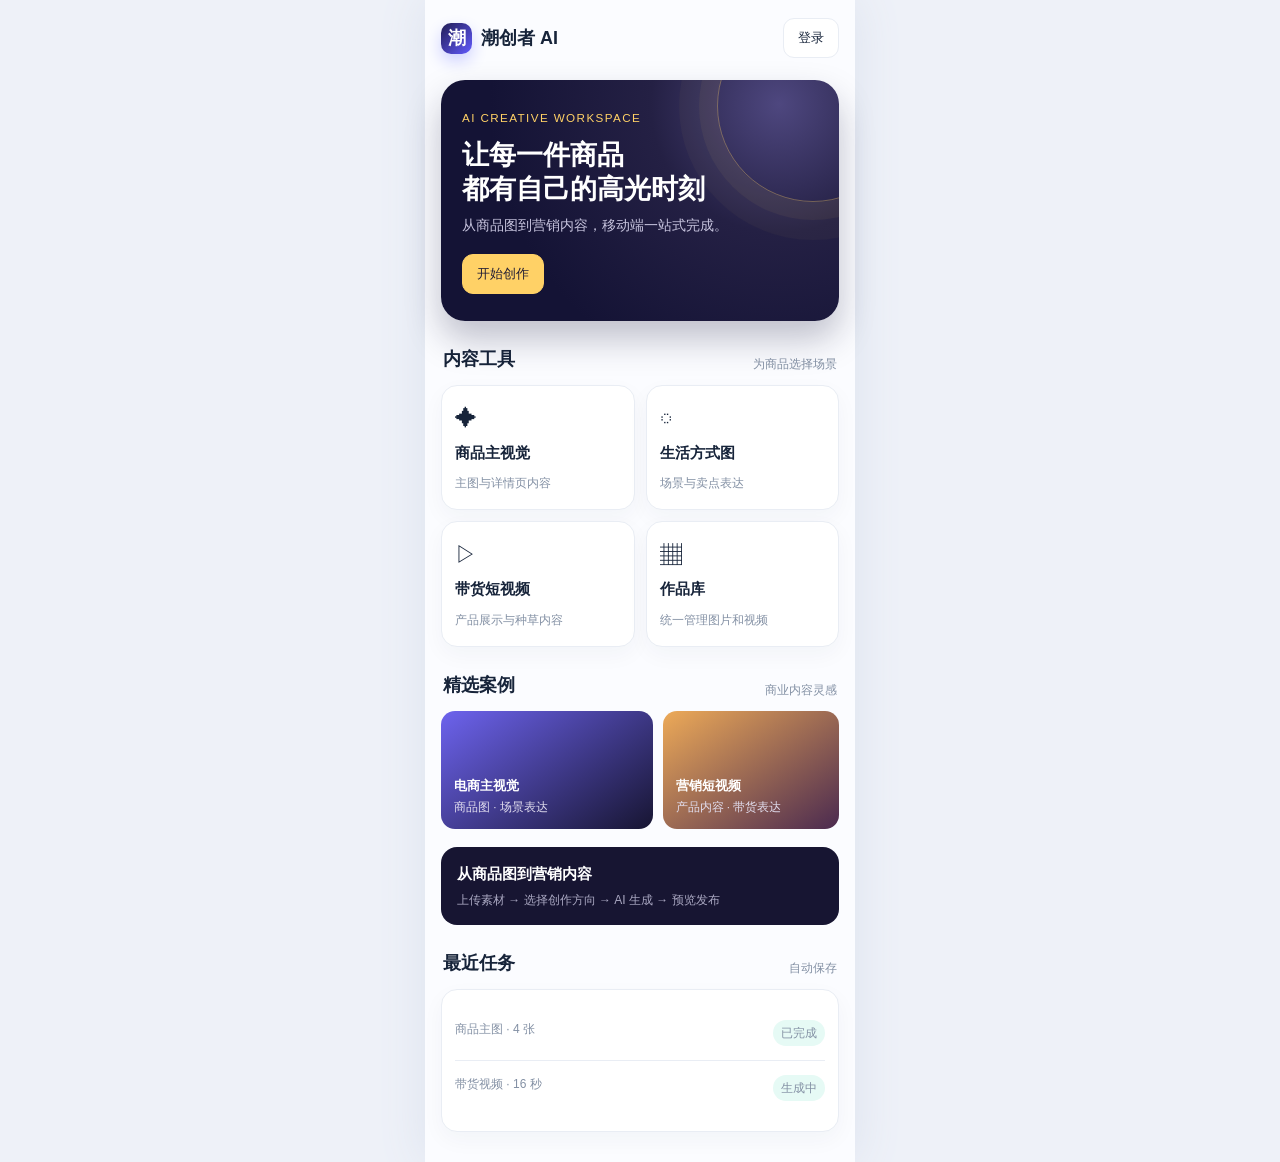
==== mobile.html @ b5f452f5 "Add premium competitor-inspired H5 visual direction" ====
<!doctype html><html lang="zh-CN"><head><meta charset="UTF-8"><meta name="viewport" content="width=device-width,initial-scale=1"><title>潮创者 AI｜高级 H5 预览</title><style>
:root{--ink:#17243a;--muted:#8390a4;--line:#e9edf4;--brand:#635bff;--mint:#22baa7;--gold:#ffd166;--soft:#f6f7ff}*{box-sizing:border-box}body{margin:0;background:#eef1f8;color:var(--ink);font:14px/1.5 -apple-system,BlinkMacSystemFont,"PingFang SC","Microsoft YaHei",sans-serif}.phone{width:min(100%,430px);min-height:100vh;margin:auto;background:#fbfcff;padding:18px 16px 30px;box-shadow:0 0 45px #dce2ee}.top{display:flex;align-items:center;justify-content:space-between;margin-bottom:22px}.brand{display:flex;align-items:center;gap:9px;font-size:18px;font-weight:800}.mark{display:grid;place-items:center;width:31px;height:31px;border-radius:10px;color:#fff;background:linear-gradient(135deg,#211d55,#635bff);box-shadow:0 7px 16px #cdd0ff}.btn{border:1px solid var(--line);background:#fff;border-radius:11px;padding:10px 14px;color:var(--ink);cursor:pointer}.primary{border-color:var(--gold);background:var(--gold);color:#211d35;box-shadow:0 9px 18px #f0d999}.screen{display:none!important}.screen.active{display:block!important}.hero{position:relative;overflow:hidden;padding:27px 21px;border-radius:24px;color:#fff;background:radial-gradient(circle at 85% 10%,#4e477f 0,#242044 32%,#141335 72%);box-shadow:0 18px 35px rgba(20,19,53,.26)}.hero:after{content:'';position:absolute;width:190px;height:190px;right:-70px;top:-70px;border-radius:50%;border:1px solid rgba(255,209,102,.35);box-shadow:0 0 0 18px rgba(255,209,102,.05),0 0 0 38px rgba(255,209,102,.03)}.hero small{letter-spacing:.12em;color:var(--gold)}.hero h1{position:relative;z-index:1;font-size:27px;line-height:1.25;margin:11px 0 8px}.hero p{position:relative;z-index:1;color:#c8c5df;margin:0 0 18px}.hero .btn{position:relative;z-index:1;color:#211d35;background:var(--gold);border-color:var(--gold)}.section-head{display:flex;align-items:end;justify-content:space-between;margin:25px 2px 12px}.section-head h2{margin:0;font-size:18px}.muted{color:var(--muted);font-size:12px}.grid{display:grid;grid-template-columns:1fr 1fr;gap:11px}.card{background:#fff;border:1px solid var(--line);border-radius:16px;padding:16px 13px;min-height:102px;box-shadow:0 8px 22px rgba(32,50,83,.04);cursor:pointer}.card strong{display:block;font-size:15px;margin-bottom:8px}.card span{color:var(--muted);font-size:12px}.icon{font-size:22px;margin-bottom:7px}.task{display:flex;justify-content:space-between;gap:8px;padding:14px 0;border-bottom:1px solid var(--line);color:#44536a}.task:last-child{border-bottom:0}.pill{white-space:nowrap;font-size:11px;padding:4px 8px;border-radius:999px;background:#e6faf5;color:#139c89}.back{border:0;padding:0;color:var(--brand);background:transparent;margin-bottom:17px}.field{margin:15px 0}.field label{display:block;font-weight:700;font-size:12px;margin-bottom:7px}.field input,.field textarea,.field select{width:100%;border:1px solid var(--line);border-radius:10px;padding:11px;background:#fff;font:inherit}.field textarea{min-height:88px}.upload{border:1px dashed #afb9ce;border-radius:14px;padding:28px;text-align:center;color:var(--muted);background:#fff}.chips{display:flex;flex-wrap:wrap;gap:8px}.chips .btn.active{background:#fff6d9;border-color:#efd078;color:#9b6b12}.progress{height:9px;border-radius:99px;background:#edf0f6;overflow:hidden}.progress i{display:block;width:68%;height:100%;background:linear-gradient(90deg,#635bff,var(--gold))}.bottom{position:sticky;bottom:0;display:flex;justify-content:space-around;margin:26px -16px -30px;padding:14px 8px;background:rgba(255,255,255,.96);border-top:1px solid var(--line);color:var(--muted);font-size:12px}.bottom.hidden{display:none}.bottom b{color:var(--brand)}.case-grid{display:grid;grid-template-columns:1.2fr 1fr;gap:10px}.case{min-height:118px;border-radius:14px;padding:13px;color:#fff;display:flex;flex-direction:column;justify-content:end;background:linear-gradient(145deg,#6d63ee,#171532)}.case:nth-child(2){background:linear-gradient(145deg,#edaa58,#4b2a4f)}.case strong{font-size:13px}.case small{color:#e2deef;margin-top:3px}.process{margin-top:18px;padding:16px;border-radius:16px;background:#171532;color:#fff}.process b{font-size:15px}.process p{color:#aaa8c2;font-size:12px;margin:6px 0 0}@media(max-width:360px){.phone{padding-left:13px;padding-right:13px}.bottom{margin-left:-13px;margin-right:-13px}}
</style></head><body><main class="phone"><div class="top"><div class="brand"><span class="mark">潮</span><span>潮创者 AI</span></div><button class="btn">登录</button></div>
<section id="home" class="screen active"><section class="hero"><small>AI CREATIVE WORKSPACE</small><h1>让每一件商品<br>都有自己的高光时刻</h1><p>从商品图到营销内容，移动端一站式完成。</p><button class="btn" onclick="show('choose')">开始创作</button></section><div class="section-head"><h2>内容工具</h2><span class="muted">为商品选择场景</span></div><div class="grid"><div class="card" onclick="openCreate('image')"><div class="icon">✦</div><strong>商品主视觉</strong><span>主图与详情页内容</span></div><div class="card" onclick="openCreate('image')"><div class="icon">◌</div><strong>生活方式图</strong><span>场景与卖点表达</span></div><div class="card" onclick="openCreate('video')"><div class="icon">▷</div><strong>带货短视频</strong><span>产品展示与种草内容</span></div><div class="card" onclick="show('works')"><div class="icon">▦</div><strong>作品库</strong><span>统一管理图片和视频</span></div></div><div class="section-head"><h2>精选案例</h2><span class="muted">商业内容灵感</span></div><div class="case-grid"><div class="case"><strong>电商主视觉</strong><small>商品图 · 场景表达</small></div><div class="case"><strong>营销短视频</strong><small>产品内容 · 带货表达</small></div></div><div class="process"><b>从商品图到营销内容</b><p>上传素材 → 选择创作方向 → AI 生成 → 预览发布</p></div><div class="section-head"><h2>最近任务</h2><span class="muted">自动保存</span></div><div class="card"><div class="task"><span>商品主图 · 4 张</span><span class="pill">已完成</span></div><div class="task"><span>带货视频 · 16 秒</span><span class="pill">生成中</span></div></div></section>
<section id="choose" class="screen"><button class="btn back" onclick="show('home')">← 返回首页</button><h1>开始创作</h1><p class="muted">选择一种内容形式，进入对应创作工作台。</p><div class="grid" style="margin-top:22px"><div class="card" onclick="openCreate('image')"><div class="icon">✦</div><strong>图片内容</strong><span>主图、卖点图、场景图和详情图</span></div><div class="card" onclick="openCreate('video')"><div class="icon">▷</div><strong>视频内容</strong><span>带货视频、产品展示和短视频</span></div></div></section>
<section id="create" class="screen"><button class="btn back" onclick="show('choose')">← 返回选择</button><h1 id="createTitle">图片内容</h1><p class="muted">用几步完成一次内容创作。</p><div class="card" style="margin-top:18px"><div class="field"><label>参考素材</label><div class="upload">＋ 上传商品图<br><small>支持 JPG、PNG，最多 4 张</small></div></div><div class="field"><label>创作要求</label><textarea placeholder="描述商品卖点、使用场景和画面氛围"></textarea></div><div class="field"><label>画面比例</label><div class="chips"><button class="btn active">1:1</button><button class="btn">4:5</button><button class="btn">16:9</button></div></div><button class="btn primary" style="width:100%" onclick="show('result')">提交生成</button></div></section>
<section id="result" class="screen"><button class="btn back" onclick="show('home')">← 返回首页</button><h1>正在创作</h1><p class="muted">你的内容已进入生成队列。</p><div class="card" style="margin-top:18px"><strong>生成进度</strong><p class="muted">预计很快完成</p><div class="progress"><i></i></div><p class="muted">68% · 前端流程演示</p></div><div class="task" style="margin-top:15px">完成后可预览、保存和下载</div></section>
<section id="works" class="screen"><button class="btn back" onclick="show('home')">← 返回首页</button><h1>作品库</h1><p class="muted">统一管理已生成的图片和视频内容。</p><div class="grid" style="margin-top:20px"><div class="card"><div class="icon">▧</div><strong>商品主视觉</strong><span>图片作品</span></div><div class="card"><div class="icon">▷</div><strong>带货视频</strong><span>视频作品</span></div></div></section>
 </main><script>function show(id){document.querySelectorAll('.screen').forEach(s=>{const on=s.id===id;s.classList.toggle('active',on);s.hidden=!on});window.scrollTo(0,0)}function openCreate(type){document.getElementById('createTitle').textContent=type==='video'?'视频内容':'图片内容';show('create')}document.querySelectorAll('.screen').forEach(s=>s.hidden=!s.classList.contains('active'));</script></body></html>
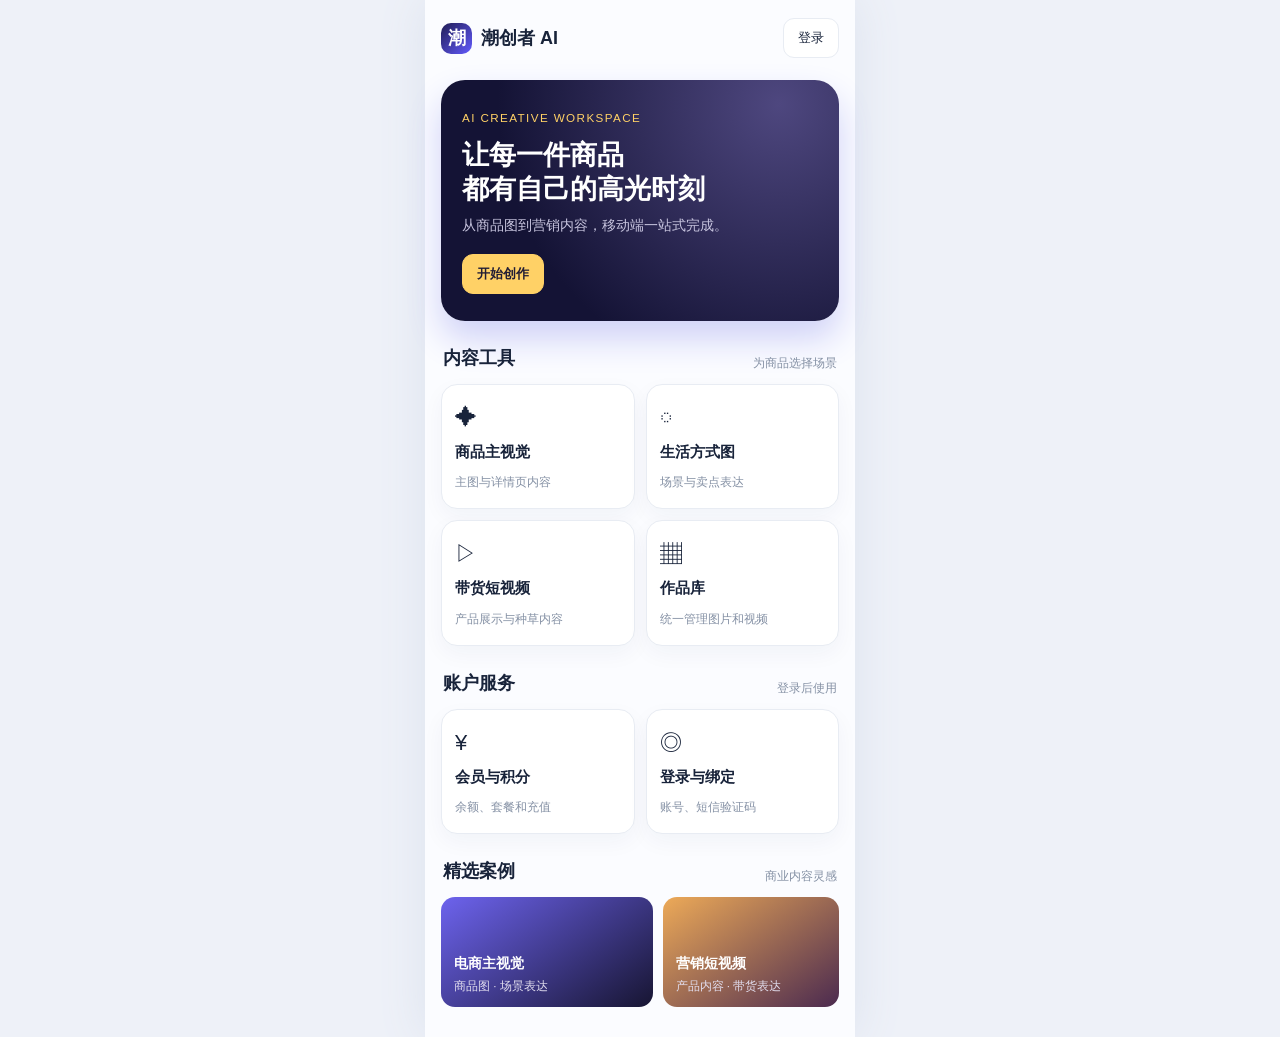
==== commit 237605f3: "Restore complete H5 feature showcase" ====
--- a/mobile.html
+++ b/mobile.html
@@ -1,9 +1,12 @@
-<!doctype html><html lang="zh-CN"><head><meta charset="UTF-8"><meta name="viewport" content="width=device-width,initial-scale=1"><title>潮创者 AI｜高级 H5 预览</title><style>
-:root{--ink:#17243a;--muted:#8390a4;--line:#e9edf4;--brand:#635bff;--mint:#22baa7;--gold:#ffd166;--soft:#f6f7ff}*{box-sizing:border-box}body{margin:0;background:#eef1f8;color:var(--ink);font:14px/1.5 -apple-system,BlinkMacSystemFont,"PingFang SC","Microsoft YaHei",sans-serif}.phone{width:min(100%,430px);min-height:100vh;margin:auto;background:#fbfcff;padding:18px 16px 30px;box-shadow:0 0 45px #dce2ee}.top{display:flex;align-items:center;justify-content:space-between;margin-bottom:22px}.brand{display:flex;align-items:center;gap:9px;font-size:18px;font-weight:800}.mark{display:grid;place-items:center;width:31px;height:31px;border-radius:10px;color:#fff;background:linear-gradient(135deg,#211d55,#635bff);box-shadow:0 7px 16px #cdd0ff}.btn{border:1px solid var(--line);background:#fff;border-radius:11px;padding:10px 14px;color:var(--ink);cursor:pointer}.primary{border-color:var(--gold);background:var(--gold);color:#211d35;box-shadow:0 9px 18px #f0d999}.screen{display:none!important}.screen.active{display:block!important}.hero{position:relative;overflow:hidden;padding:27px 21px;border-radius:24px;color:#fff;background:radial-gradient(circle at 85% 10%,#4e477f 0,#242044 32%,#141335 72%);box-shadow:0 18px 35px rgba(20,19,53,.26)}.hero:after{content:'';position:absolute;width:190px;height:190px;right:-70px;top:-70px;border-radius:50%;border:1px solid rgba(255,209,102,.35);box-shadow:0 0 0 18px rgba(255,209,102,.05),0 0 0 38px rgba(255,209,102,.03)}.hero small{letter-spacing:.12em;color:var(--gold)}.hero h1{position:relative;z-index:1;font-size:27px;line-height:1.25;margin:11px 0 8px}.hero p{position:relative;z-index:1;color:#c8c5df;margin:0 0 18px}.hero .btn{position:relative;z-index:1;color:#211d35;background:var(--gold);border-color:var(--gold)}.section-head{display:flex;align-items:end;justify-content:space-between;margin:25px 2px 12px}.section-head h2{margin:0;font-size:18px}.muted{color:var(--muted);font-size:12px}.grid{display:grid;grid-template-columns:1fr 1fr;gap:11px}.card{background:#fff;border:1px solid var(--line);border-radius:16px;padding:16px 13px;min-height:102px;box-shadow:0 8px 22px rgba(32,50,83,.04);cursor:pointer}.card strong{display:block;font-size:15px;margin-bottom:8px}.card span{color:var(--muted);font-size:12px}.icon{font-size:22px;margin-bottom:7px}.task{display:flex;justify-content:space-between;gap:8px;padding:14px 0;border-bottom:1px solid var(--line);color:#44536a}.task:last-child{border-bottom:0}.pill{white-space:nowrap;font-size:11px;padding:4px 8px;border-radius:999px;background:#e6faf5;color:#139c89}.back{border:0;padding:0;color:var(--brand);background:transparent;margin-bottom:17px}.field{margin:15px 0}.field label{display:block;font-weight:700;font-size:12px;margin-bottom:7px}.field input,.field textarea,.field select{width:100%;border:1px solid var(--line);border-radius:10px;padding:11px;background:#fff;font:inherit}.field textarea{min-height:88px}.upload{border:1px dashed #afb9ce;border-radius:14px;padding:28px;text-align:center;color:var(--muted);background:#fff}.chips{display:flex;flex-wrap:wrap;gap:8px}.chips .btn.active{background:#fff6d9;border-color:#efd078;color:#9b6b12}.progress{height:9px;border-radius:99px;background:#edf0f6;overflow:hidden}.progress i{display:block;width:68%;height:100%;background:linear-gradient(90deg,#635bff,var(--gold))}.bottom{position:sticky;bottom:0;display:flex;justify-content:space-around;margin:26px -16px -30px;padding:14px 8px;background:rgba(255,255,255,.96);border-top:1px solid var(--line);color:var(--muted);font-size:12px}.bottom.hidden{display:none}.bottom b{color:var(--brand)}.case-grid{display:grid;grid-template-columns:1.2fr 1fr;gap:10px}.case{min-height:118px;border-radius:14px;padding:13px;color:#fff;display:flex;flex-direction:column;justify-content:end;background:linear-gradient(145deg,#6d63ee,#171532)}.case:nth-child(2){background:linear-gradient(145deg,#edaa58,#4b2a4f)}.case strong{font-size:13px}.case small{color:#e2deef;margin-top:3px}.process{margin-top:18px;padding:16px;border-radius:16px;background:#171532;color:#fff}.process b{font-size:15px}.process p{color:#aaa8c2;font-size:12px;margin:6px 0 0}@media(max-width:360px){.phone{padding-left:13px;padding-right:13px}.bottom{margin-left:-13px;margin-right:-13px}}
-</style></head><body><main class="phone"><div class="top"><div class="brand"><span class="mark">潮</span><span>潮创者 AI</span></div><button class="btn">登录</button></div>
-<section id="home" class="screen active"><section class="hero"><small>AI CREATIVE WORKSPACE</small><h1>让每一件商品<br>都有自己的高光时刻</h1><p>从商品图到营销内容，移动端一站式完成。</p><button class="btn" onclick="show('choose')">开始创作</button></section><div class="section-head"><h2>内容工具</h2><span class="muted">为商品选择场景</span></div><div class="grid"><div class="card" onclick="openCreate('image')"><div class="icon">✦</div><strong>商品主视觉</strong><span>主图与详情页内容</span></div><div class="card" onclick="openCreate('image')"><div class="icon">◌</div><strong>生活方式图</strong><span>场景与卖点表达</span></div><div class="card" onclick="openCreate('video')"><div class="icon">▷</div><strong>带货短视频</strong><span>产品展示与种草内容</span></div><div class="card" onclick="show('works')"><div class="icon">▦</div><strong>作品库</strong><span>统一管理图片和视频</span></div></div><div class="section-head"><h2>精选案例</h2><span class="muted">商业内容灵感</span></div><div class="case-grid"><div class="case"><strong>电商主视觉</strong><small>商品图 · 场景表达</small></div><div class="case"><strong>营销短视频</strong><small>产品内容 · 带货表达</small></div></div><div class="process"><b>从商品图到营销内容</b><p>上传素材 → 选择创作方向 → AI 生成 → 预览发布</p></div><div class="section-head"><h2>最近任务</h2><span class="muted">自动保存</span></div><div class="card"><div class="task"><span>商品主图 · 4 张</span><span class="pill">已完成</span></div><div class="task"><span>带货视频 · 16 秒</span><span class="pill">生成中</span></div></div></section>
-<section id="choose" class="screen"><button class="btn back" onclick="show('home')">← 返回首页</button><h1>开始创作</h1><p class="muted">选择一种内容形式，进入对应创作工作台。</p><div class="grid" style="margin-top:22px"><div class="card" onclick="openCreate('image')"><div class="icon">✦</div><strong>图片内容</strong><span>主图、卖点图、场景图和详情图</span></div><div class="card" onclick="openCreate('video')"><div class="icon">▷</div><strong>视频内容</strong><span>带货视频、产品展示和短视频</span></div></div></section>
-<section id="create" class="screen"><button class="btn back" onclick="show('choose')">← 返回选择</button><h1 id="createTitle">图片内容</h1><p class="muted">用几步完成一次内容创作。</p><div class="card" style="margin-top:18px"><div class="field"><label>参考素材</label><div class="upload">＋ 上传商品图<br><small>支持 JPG、PNG，最多 4 张</small></div></div><div class="field"><label>创作要求</label><textarea placeholder="描述商品卖点、使用场景和画面氛围"></textarea></div><div class="field"><label>画面比例</label><div class="chips"><button class="btn active">1:1</button><button class="btn">4:5</button><button class="btn">16:9</button></div></div><button class="btn primary" style="width:100%" onclick="show('result')">提交生成</button></div></section>
-<section id="result" class="screen"><button class="btn back" onclick="show('home')">← 返回首页</button><h1>正在创作</h1><p class="muted">你的内容已进入生成队列。</p><div class="card" style="margin-top:18px"><strong>生成进度</strong><p class="muted">预计很快完成</p><div class="progress"><i></i></div><p class="muted">68% · 前端流程演示</p></div><div class="task" style="margin-top:15px">完成后可预览、保存和下载</div></section>
+<!doctype html><html lang="zh-CN"><head><meta charset="UTF-8"><meta name="viewport" content="width=device-width,initial-scale=1"><title>潮创者 AI｜H5 完整功能预览</title><style>
+:root{--ink:#18233a;--muted:#8490a4;--line:#e8ecf3;--brand:#635bff;--gold:#ffd166}*{box-sizing:border-box}body{margin:0;background:#eef1f8;color:var(--ink);font:14px/1.5 -apple-system,BlinkMacSystemFont,"PingFang SC","Microsoft YaHei",sans-serif}.phone{max-width:430px;min-height:100vh;margin:auto;background:#fbfcff;padding:18px 16px 30px;box-shadow:0 0 45px #dce2ee}.top{display:flex;align-items:center;justify-content:space-between;margin-bottom:22px}.brand{display:flex;align-items:center;gap:9px;font-size:18px;font-weight:800}.mark{display:grid;place-items:center;width:31px;height:31px;border-radius:10px;color:#fff;background:linear-gradient(135deg,#211d55,#635bff)}.btn{border:1px solid var(--line);background:#fff;border-radius:11px;padding:10px 14px;color:var(--ink);cursor:pointer}.primary{background:var(--gold);border-color:var(--gold);color:#211d35;font-weight:700}.screen{display:none!important}.screen.active{display:block!important}.hero{padding:27px 21px;border-radius:24px;color:#fff;background:radial-gradient(circle at 85% 10%,#4e477f,#141335 70%);box-shadow:0 18px 35px #cfd1f7}.hero small{color:var(--gold);letter-spacing:.12em}.hero h1{font-size:27px;line-height:1.25;margin:11px 0 8px}.hero p{color:#c8c5df;margin:0 0 18px}.section-head{display:flex;align-items:end;justify-content:space-between;margin:24px 2px 12px}.section-head h2{margin:0;font-size:18px}.muted{color:var(--muted);font-size:12px}.grid{display:grid;grid-template-columns:1fr 1fr;gap:11px}.card{background:#fff;border:1px solid var(--line);border-radius:16px;padding:16px 13px;min-height:100px;box-shadow:0 8px 22px #2032530b;cursor:pointer}.card strong{display:block;font-size:15px;margin-bottom:8px}.card span{color:var(--muted);font-size:12px}.icon{font-size:22px;margin-bottom:7px}.case-grid{display:grid;grid-template-columns:1.2fr 1fr;gap:10px}.case{min-height:110px;border-radius:14px;padding:13px;color:#fff;display:flex;flex-direction:column;justify-content:end;background:linear-gradient(145deg,#6d63ee,#171532)}.case:nth-child(2){background:linear-gradient(145deg,#edaa58,#4b2a4f)}.case small{color:#e2deef;margin-top:3px}.task{display:flex;justify-content:space-between;padding:14px 0;border-bottom:1px solid var(--line)}.task:last-child{border:0}.pill{font-size:11px;padding:4px 8px;border-radius:999px;background:#e6faf5;color:#139c89}.back{border:0;padding:0;background:transparent;color:var(--brand);margin-bottom:17px}.field{margin:15px 0}.field label{display:block;font-weight:700;font-size:12px;margin-bottom:7px}.field input,.field textarea,.field select{width:100%;border:1px solid var(--line);border-radius:10px;padding:11px;background:#fff;font:inherit}.field textarea{min-height:88px}.upload{border:1px dashed #afb9ce;border-radius:14px;padding:28px;text-align:center;color:var(--muted)}.chips{display:flex;gap:8px;flex-wrap:wrap}.chips .btn.active{background:#fff6d9;border-color:#efd078;color:#9b6b12}.progress{height:9px;border-radius:99px;background:#edf0f6;overflow:hidden}.progress i{display:block;width:68%;height:100%;background:linear-gradient(90deg,#635bff,var(--gold))}.balance{background:linear-gradient(135deg,#171532,#3a3265);color:#fff}.balance h2{font-size:34px;color:var(--gold);margin:8px 0}.empty{text-align:center;color:var(--muted);padding:30px 10px}
+</style></head><body><main class="phone"><div class="top"><div class="brand"><span class="mark">潮</span><span>潮创者 AI</span></div><button class="btn" onclick="show('login')">登录</button></div>
+<section id="home" class="screen active"><section class="hero"><small>AI CREATIVE WORKSPACE</small><h1>让每一件商品<br>都有自己的高光时刻</h1><p>从商品图到营销内容，移动端一站式完成。</p><button class="btn primary" onclick="show('choose')">开始创作</button></section><div class="section-head"><h2>内容工具</h2><span class="muted">为商品选择场景</span></div><div class="grid"><div class="card" onclick="openCreate('image')"><div class="icon">✦</div><strong>商品主视觉</strong><span>主图与详情页内容</span></div><div class="card" onclick="openCreate('image')"><div class="icon">◌</div><strong>生活方式图</strong><span>场景与卖点表达</span></div><div class="card" onclick="openCreate('video')"><div class="icon">▷</div><strong>带货短视频</strong><span>产品展示与种草内容</span></div><div class="card" onclick="show('works')"><div class="icon">▦</div><strong>作品库</strong><span>统一管理图片和视频</span></div></div><div class="section-head"><h2>账户服务</h2><span class="muted">登录后使用</span></div><div class="grid"><div class="card" onclick="show('wallet')"><div class="icon">¥</div><strong>会员与积分</strong><span>余额、套餐和充值</span></div><div class="card" onclick="show('login')"><div class="icon">◎</div><strong>登录与绑定</strong><span>账号、短信验证码</span></div></div><div class="section-head"><h2>精选案例</h2><span class="muted">商业内容灵感</span></div><div class="case-grid"><div class="case"><strong>电商主视觉</strong><small>商品图 · 场景表达</small></div><div class="case"><strong>营销短视频</strong><small>产品内容 · 带货表达</small></div></div></section>
+<section id="choose" class="screen"><button class="btn back" onclick="show('home')">← 返回首页</button><h1>开始创作</h1><p class="muted">选择一种内容形式，进入创作工作台。</p><div class="grid" style="margin-top:22px"><div class="card" onclick="openCreate('image')"><div class="icon">✦</div><strong>图片内容</strong><span>主图、卖点图、场景图和详情图</span></div><div class="card" onclick="openCreate('video')"><div class="icon">▷</div><strong>视频内容</strong><span>带货视频、产品展示和短视频</span></div></div></section>
+<section id="create" class="screen"><button class="btn back" onclick="show('choose')">← 返回选择</button><h1 id="createTitle">图片内容</h1><div class="card" style="margin-top:18px"><div class="field"><label>参考素材</label><div class="upload">＋ 上传商品图<br><small>支持 JPG、PNG，最多 4 张</small></div></div><div class="field"><label>创作要求</label><textarea placeholder="描述商品卖点、使用场景和画面氛围"></textarea></div><div class="field"><label>画面比例</label><div class="chips"><button class="btn active">1:1</button><button class="btn">4:5</button><button class="btn">16:9</button></div></div><button class="btn primary" style="width:100%" onclick="show('result')">提交生成</button></div></section>
+<section id="result" class="screen"><button class="btn back" onclick="show('home')">← 返回首页</button><h1>正在创作</h1><p class="muted">你的内容已进入生成队列。</p><div class="card" style="margin-top:18px"><strong>生成进度</strong><p class="muted">预计很快完成</p><div class="progress"><i></i></div><p class="muted">68% · 前端流程演示</p></div></section>
 <section id="works" class="screen"><button class="btn back" onclick="show('home')">← 返回首页</button><h1>作品库</h1><p class="muted">统一管理已生成的图片和视频内容。</p><div class="grid" style="margin-top:20px"><div class="card"><div class="icon">▧</div><strong>商品主视觉</strong><span>图片作品</span></div><div class="card"><div class="icon">▷</div><strong>带货视频</strong><span>视频作品</span></div></div></section>
- </main><script>function show(id){document.querySelectorAll('.screen').forEach(s=>{const on=s.id===id;s.classList.toggle('active',on);s.hidden=!on});window.scrollTo(0,0)}function openCreate(type){document.getElementById('createTitle').textContent=type==='video'?'视频内容':'图片内容';show('create')}document.querySelectorAll('.screen').forEach(s=>s.hidden=!s.classList.contains('active'));</script></body></html>
+<section id="login" class="screen"><button class="btn back" onclick="show('home')">← 返回首页</button><h1>登录潮创者 AI</h1><p class="muted">登录后可使用生成、作品和会员服务。</p><div class="card" style="margin-top:18px"><div class="field"><label>手机号或用户名</label><input placeholder="请输入手机号或用户名"></div><div class="field"><label>密码</label><input type="password" placeholder="请输入密码"></div><button class="btn primary" style="width:100%" onclick="show('bind')">登录</button><p class="muted" style="text-align:center">首次登录后绑定手机号</p></div></section>
+<section id="bind" class="screen"><button class="btn back" onclick="show('login')">← 返回登录</button><h1>绑定手机号</h1><div class="card" style="margin-top:18px"><div class="field"><label>手机号</label><input placeholder="请输入手机号"></div><div class="field"><label>短信验证码</label><div style="display:flex;gap:8px"><input placeholder="请输入验证码" style="flex:1"><button class="btn">获取验证码</button></div></div><button class="btn primary" style="width:100%" onclick="show('home')">完成绑定</button></div></section>
+<section id="wallet" class="screen"><button class="btn back" onclick="show('home')">← 返回首页</button><h1>会员与积分</h1><p class="muted">管理创作额度和会员权益。</p><div class="card balance" style="margin-top:18px"><span>当前积分</span><h2>2,480</h2><span>VIP 会员 · 有效期至 2027-02-28</span></div><div class="grid" style="margin-top:12px"><div class="card"><strong>积分充值</strong><span>选择充值套餐</span></div><div class="card"><strong>会员续费</strong><span>查看会员权益</span></div></div></section>
+<script>function show(id){document.querySelectorAll('.screen').forEach(s=>{const on=s.id===id;s.classList.toggle('active',on);s.hidden=!on});window.scrollTo(0,0)}function openCreate(type){document.getElementById('createTitle').textContent=type==='video'?'视频内容':'图片内容';show('create')}document.querySelectorAll('.screen').forEach(s=>s.hidden=!s.classList.contains('active'));</script></main></body></html>
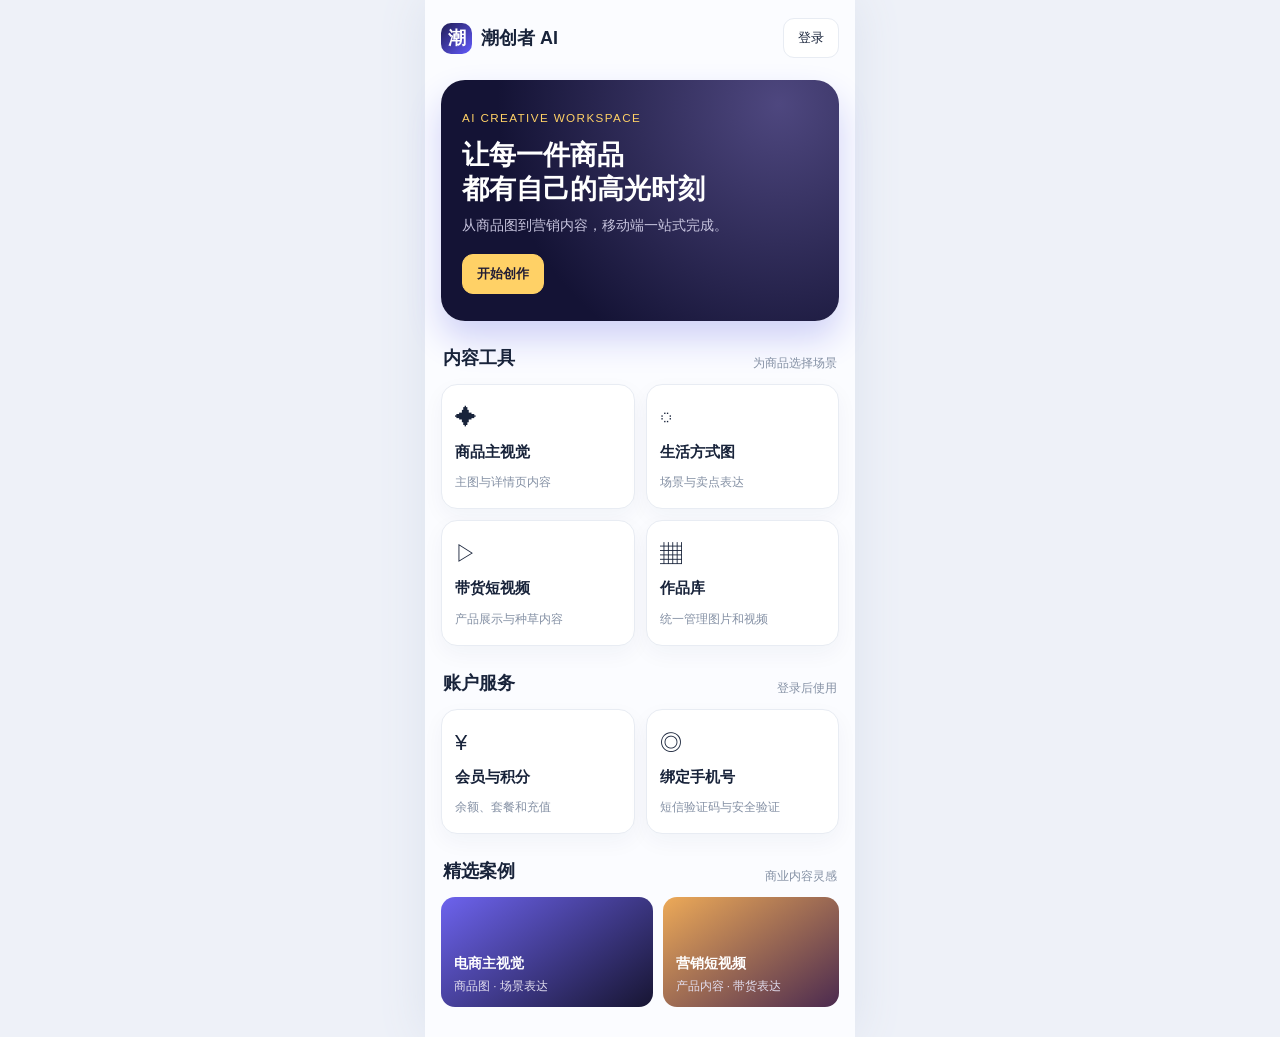
==== commit b6602c23: "Separate login and phone binding entry" ====
--- a/mobile.html
+++ b/mobile.html
@@ -1,7 +1,7 @@
 <!doctype html><html lang="zh-CN"><head><meta charset="UTF-8"><meta name="viewport" content="width=device-width,initial-scale=1"><title>潮创者 AI｜H5 完整功能预览</title><style>
 :root{--ink:#18233a;--muted:#8490a4;--line:#e8ecf3;--brand:#635bff;--gold:#ffd166}*{box-sizing:border-box}body{margin:0;background:#eef1f8;color:var(--ink);font:14px/1.5 -apple-system,BlinkMacSystemFont,"PingFang SC","Microsoft YaHei",sans-serif}.phone{max-width:430px;min-height:100vh;margin:auto;background:#fbfcff;padding:18px 16px 30px;box-shadow:0 0 45px #dce2ee}.top{display:flex;align-items:center;justify-content:space-between;margin-bottom:22px}.brand{display:flex;align-items:center;gap:9px;font-size:18px;font-weight:800}.mark{display:grid;place-items:center;width:31px;height:31px;border-radius:10px;color:#fff;background:linear-gradient(135deg,#211d55,#635bff)}.btn{border:1px solid var(--line);background:#fff;border-radius:11px;padding:10px 14px;color:var(--ink);cursor:pointer}.primary{background:var(--gold);border-color:var(--gold);color:#211d35;font-weight:700}.screen{display:none!important}.screen.active{display:block!important}.hero{padding:27px 21px;border-radius:24px;color:#fff;background:radial-gradient(circle at 85% 10%,#4e477f,#141335 70%);box-shadow:0 18px 35px #cfd1f7}.hero small{color:var(--gold);letter-spacing:.12em}.hero h1{font-size:27px;line-height:1.25;margin:11px 0 8px}.hero p{color:#c8c5df;margin:0 0 18px}.section-head{display:flex;align-items:end;justify-content:space-between;margin:24px 2px 12px}.section-head h2{margin:0;font-size:18px}.muted{color:var(--muted);font-size:12px}.grid{display:grid;grid-template-columns:1fr 1fr;gap:11px}.card{background:#fff;border:1px solid var(--line);border-radius:16px;padding:16px 13px;min-height:100px;box-shadow:0 8px 22px #2032530b;cursor:pointer}.card strong{display:block;font-size:15px;margin-bottom:8px}.card span{color:var(--muted);font-size:12px}.icon{font-size:22px;margin-bottom:7px}.case-grid{display:grid;grid-template-columns:1.2fr 1fr;gap:10px}.case{min-height:110px;border-radius:14px;padding:13px;color:#fff;display:flex;flex-direction:column;justify-content:end;background:linear-gradient(145deg,#6d63ee,#171532)}.case:nth-child(2){background:linear-gradient(145deg,#edaa58,#4b2a4f)}.case small{color:#e2deef;margin-top:3px}.task{display:flex;justify-content:space-between;padding:14px 0;border-bottom:1px solid var(--line)}.task:last-child{border:0}.pill{font-size:11px;padding:4px 8px;border-radius:999px;background:#e6faf5;color:#139c89}.back{border:0;padding:0;background:transparent;color:var(--brand);margin-bottom:17px}.field{margin:15px 0}.field label{display:block;font-weight:700;font-size:12px;margin-bottom:7px}.field input,.field textarea,.field select{width:100%;border:1px solid var(--line);border-radius:10px;padding:11px;background:#fff;font:inherit}.field textarea{min-height:88px}.upload{border:1px dashed #afb9ce;border-radius:14px;padding:28px;text-align:center;color:var(--muted)}.chips{display:flex;gap:8px;flex-wrap:wrap}.chips .btn.active{background:#fff6d9;border-color:#efd078;color:#9b6b12}.progress{height:9px;border-radius:99px;background:#edf0f6;overflow:hidden}.progress i{display:block;width:68%;height:100%;background:linear-gradient(90deg,#635bff,var(--gold))}.balance{background:linear-gradient(135deg,#171532,#3a3265);color:#fff}.balance h2{font-size:34px;color:var(--gold);margin:8px 0}.empty{text-align:center;color:var(--muted);padding:30px 10px}
 </style></head><body><main class="phone"><div class="top"><div class="brand"><span class="mark">潮</span><span>潮创者 AI</span></div><button class="btn" onclick="show('login')">登录</button></div>
-<section id="home" class="screen active"><section class="hero"><small>AI CREATIVE WORKSPACE</small><h1>让每一件商品<br>都有自己的高光时刻</h1><p>从商品图到营销内容，移动端一站式完成。</p><button class="btn primary" onclick="show('choose')">开始创作</button></section><div class="section-head"><h2>内容工具</h2><span class="muted">为商品选择场景</span></div><div class="grid"><div class="card" onclick="openCreate('image')"><div class="icon">✦</div><strong>商品主视觉</strong><span>主图与详情页内容</span></div><div class="card" onclick="openCreate('image')"><div class="icon">◌</div><strong>生活方式图</strong><span>场景与卖点表达</span></div><div class="card" onclick="openCreate('video')"><div class="icon">▷</div><strong>带货短视频</strong><span>产品展示与种草内容</span></div><div class="card" onclick="show('works')"><div class="icon">▦</div><strong>作品库</strong><span>统一管理图片和视频</span></div></div><div class="section-head"><h2>账户服务</h2><span class="muted">登录后使用</span></div><div class="grid"><div class="card" onclick="show('wallet')"><div class="icon">¥</div><strong>会员与积分</strong><span>余额、套餐和充值</span></div><div class="card" onclick="show('login')"><div class="icon">◎</div><strong>登录与绑定</strong><span>账号、短信验证码</span></div></div><div class="section-head"><h2>精选案例</h2><span class="muted">商业内容灵感</span></div><div class="case-grid"><div class="case"><strong>电商主视觉</strong><small>商品图 · 场景表达</small></div><div class="case"><strong>营销短视频</strong><small>产品内容 · 带货表达</small></div></div></section>
+<section id="home" class="screen active"><section class="hero"><small>AI CREATIVE WORKSPACE</small><h1>让每一件商品<br>都有自己的高光时刻</h1><p>从商品图到营销内容，移动端一站式完成。</p><button class="btn primary" onclick="show('choose')">开始创作</button></section><div class="section-head"><h2>内容工具</h2><span class="muted">为商品选择场景</span></div><div class="grid"><div class="card" onclick="openCreate('image')"><div class="icon">✦</div><strong>商品主视觉</strong><span>主图与详情页内容</span></div><div class="card" onclick="openCreate('image')"><div class="icon">◌</div><strong>生活方式图</strong><span>场景与卖点表达</span></div><div class="card" onclick="openCreate('video')"><div class="icon">▷</div><strong>带货短视频</strong><span>产品展示与种草内容</span></div><div class="card" onclick="show('works')"><div class="icon">▦</div><strong>作品库</strong><span>统一管理图片和视频</span></div></div><div class="section-head"><h2>账户服务</h2><span class="muted">登录后使用</span></div><div class="grid"><div class="card" onclick="show('wallet')"><div class="icon">¥</div><strong>会员与积分</strong><span>余额、套餐和充值</span></div><div class="card" onclick="show('bind')"><div class="icon">◎</div><strong>绑定手机号</strong><span>短信验证码与安全验证</span></div></div><div class="section-head"><h2>精选案例</h2><span class="muted">商业内容灵感</span></div><div class="case-grid"><div class="case"><strong>电商主视觉</strong><small>商品图 · 场景表达</small></div><div class="case"><strong>营销短视频</strong><small>产品内容 · 带货表达</small></div></div></section>
 <section id="choose" class="screen"><button class="btn back" onclick="show('home')">← 返回首页</button><h1>开始创作</h1><p class="muted">选择一种内容形式，进入创作工作台。</p><div class="grid" style="margin-top:22px"><div class="card" onclick="openCreate('image')"><div class="icon">✦</div><strong>图片内容</strong><span>主图、卖点图、场景图和详情图</span></div><div class="card" onclick="openCreate('video')"><div class="icon">▷</div><strong>视频内容</strong><span>带货视频、产品展示和短视频</span></div></div></section>
 <section id="create" class="screen"><button class="btn back" onclick="show('choose')">← 返回选择</button><h1 id="createTitle">图片内容</h1><div class="card" style="margin-top:18px"><div class="field"><label>参考素材</label><div class="upload">＋ 上传商品图<br><small>支持 JPG、PNG，最多 4 张</small></div></div><div class="field"><label>创作要求</label><textarea placeholder="描述商品卖点、使用场景和画面氛围"></textarea></div><div class="field"><label>画面比例</label><div class="chips"><button class="btn active">1:1</button><button class="btn">4:5</button><button class="btn">16:9</button></div></div><button class="btn primary" style="width:100%" onclick="show('result')">提交生成</button></div></section>
 <section id="result" class="screen"><button class="btn back" onclick="show('home')">← 返回首页</button><h1>正在创作</h1><p class="muted">你的内容已进入生成队列。</p><div class="card" style="margin-top:18px"><strong>生成进度</strong><p class="muted">预计很快完成</p><div class="progress"><i></i></div><p class="muted">68% · 前端流程演示</p></div></section>
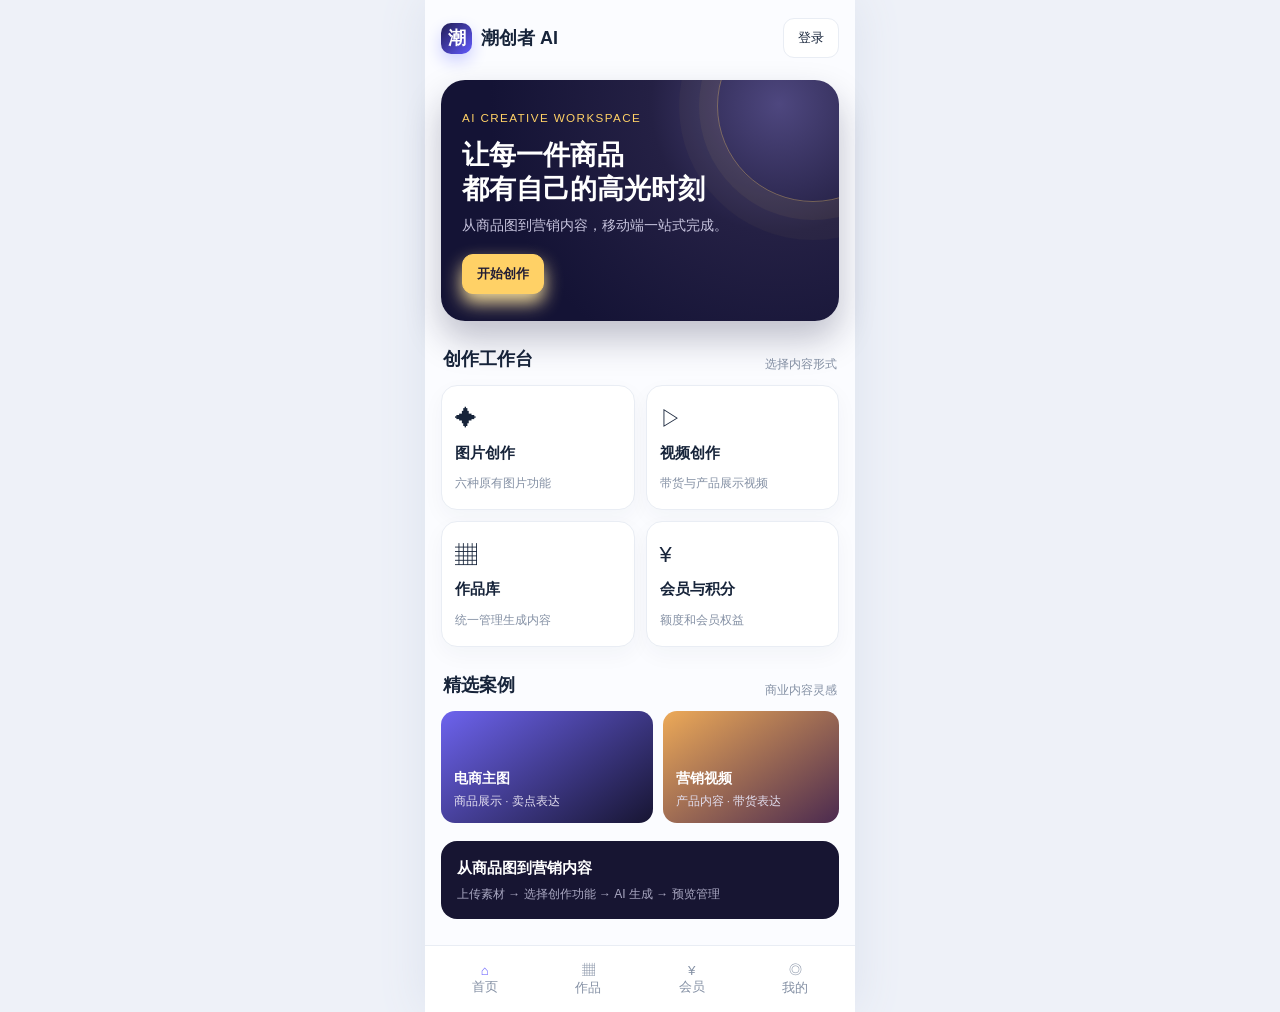
==== commit e0091cb8: "Align premium H5 preview with original image modes" ====
--- a/mobile.html
+++ b/mobile.html
@@ -1,12 +1,21 @@
-<!doctype html><html lang="zh-CN"><head><meta charset="UTF-8"><meta name="viewport" content="width=device-width,initial-scale=1"><title>潮创者 AI｜H5 完整功能预览</title><style>
-:root{--ink:#18233a;--muted:#8490a4;--line:#e8ecf3;--brand:#635bff;--gold:#ffd166}*{box-sizing:border-box}body{margin:0;background:#eef1f8;color:var(--ink);font:14px/1.5 -apple-system,BlinkMacSystemFont,"PingFang SC","Microsoft YaHei",sans-serif}.phone{max-width:430px;min-height:100vh;margin:auto;background:#fbfcff;padding:18px 16px 30px;box-shadow:0 0 45px #dce2ee}.top{display:flex;align-items:center;justify-content:space-between;margin-bottom:22px}.brand{display:flex;align-items:center;gap:9px;font-size:18px;font-weight:800}.mark{display:grid;place-items:center;width:31px;height:31px;border-radius:10px;color:#fff;background:linear-gradient(135deg,#211d55,#635bff)}.btn{border:1px solid var(--line);background:#fff;border-radius:11px;padding:10px 14px;color:var(--ink);cursor:pointer}.primary{background:var(--gold);border-color:var(--gold);color:#211d35;font-weight:700}.screen{display:none!important}.screen.active{display:block!important}.hero{padding:27px 21px;border-radius:24px;color:#fff;background:radial-gradient(circle at 85% 10%,#4e477f,#141335 70%);box-shadow:0 18px 35px #cfd1f7}.hero small{color:var(--gold);letter-spacing:.12em}.hero h1{font-size:27px;line-height:1.25;margin:11px 0 8px}.hero p{color:#c8c5df;margin:0 0 18px}.section-head{display:flex;align-items:end;justify-content:space-between;margin:24px 2px 12px}.section-head h2{margin:0;font-size:18px}.muted{color:var(--muted);font-size:12px}.grid{display:grid;grid-template-columns:1fr 1fr;gap:11px}.card{background:#fff;border:1px solid var(--line);border-radius:16px;padding:16px 13px;min-height:100px;box-shadow:0 8px 22px #2032530b;cursor:pointer}.card strong{display:block;font-size:15px;margin-bottom:8px}.card span{color:var(--muted);font-size:12px}.icon{font-size:22px;margin-bottom:7px}.case-grid{display:grid;grid-template-columns:1.2fr 1fr;gap:10px}.case{min-height:110px;border-radius:14px;padding:13px;color:#fff;display:flex;flex-direction:column;justify-content:end;background:linear-gradient(145deg,#6d63ee,#171532)}.case:nth-child(2){background:linear-gradient(145deg,#edaa58,#4b2a4f)}.case small{color:#e2deef;margin-top:3px}.task{display:flex;justify-content:space-between;padding:14px 0;border-bottom:1px solid var(--line)}.task:last-child{border:0}.pill{font-size:11px;padding:4px 8px;border-radius:999px;background:#e6faf5;color:#139c89}.back{border:0;padding:0;background:transparent;color:var(--brand);margin-bottom:17px}.field{margin:15px 0}.field label{display:block;font-weight:700;font-size:12px;margin-bottom:7px}.field input,.field textarea,.field select{width:100%;border:1px solid var(--line);border-radius:10px;padding:11px;background:#fff;font:inherit}.field textarea{min-height:88px}.upload{border:1px dashed #afb9ce;border-radius:14px;padding:28px;text-align:center;color:var(--muted)}.chips{display:flex;gap:8px;flex-wrap:wrap}.chips .btn.active{background:#fff6d9;border-color:#efd078;color:#9b6b12}.progress{height:9px;border-radius:99px;background:#edf0f6;overflow:hidden}.progress i{display:block;width:68%;height:100%;background:linear-gradient(90deg,#635bff,var(--gold))}.balance{background:linear-gradient(135deg,#171532,#3a3265);color:#fff}.balance h2{font-size:34px;color:var(--gold);margin:8px 0}.empty{text-align:center;color:var(--muted);padding:30px 10px}
-</style></head><body><main class="phone"><div class="top"><div class="brand"><span class="mark">潮</span><span>潮创者 AI</span></div><button class="btn" onclick="show('login')">登录</button></div>
-<section id="home" class="screen active"><section class="hero"><small>AI CREATIVE WORKSPACE</small><h1>让每一件商品<br>都有自己的高光时刻</h1><p>从商品图到营销内容，移动端一站式完成。</p><button class="btn primary" onclick="show('choose')">开始创作</button></section><div class="section-head"><h2>内容工具</h2><span class="muted">为商品选择场景</span></div><div class="grid"><div class="card" onclick="openCreate('image')"><div class="icon">✦</div><strong>商品主视觉</strong><span>主图与详情页内容</span></div><div class="card" onclick="openCreate('image')"><div class="icon">◌</div><strong>生活方式图</strong><span>场景与卖点表达</span></div><div class="card" onclick="openCreate('video')"><div class="icon">▷</div><strong>带货短视频</strong><span>产品展示与种草内容</span></div><div class="card" onclick="show('works')"><div class="icon">▦</div><strong>作品库</strong><span>统一管理图片和视频</span></div></div><div class="section-head"><h2>账户服务</h2><span class="muted">登录后使用</span></div><div class="grid"><div class="card" onclick="show('wallet')"><div class="icon">¥</div><strong>会员与积分</strong><span>余额、套餐和充值</span></div><div class="card" onclick="show('bind')"><div class="icon">◎</div><strong>绑定手机号</strong><span>短信验证码与安全验证</span></div></div><div class="section-head"><h2>精选案例</h2><span class="muted">商业内容灵感</span></div><div class="case-grid"><div class="case"><strong>电商主视觉</strong><small>商品图 · 场景表达</small></div><div class="case"><strong>营销短视频</strong><small>产品内容 · 带货表达</small></div></div></section>
-<section id="choose" class="screen"><button class="btn back" onclick="show('home')">← 返回首页</button><h1>开始创作</h1><p class="muted">选择一种内容形式，进入创作工作台。</p><div class="grid" style="margin-top:22px"><div class="card" onclick="openCreate('image')"><div class="icon">✦</div><strong>图片内容</strong><span>主图、卖点图、场景图和详情图</span></div><div class="card" onclick="openCreate('video')"><div class="icon">▷</div><strong>视频内容</strong><span>带货视频、产品展示和短视频</span></div></div></section>
-<section id="create" class="screen"><button class="btn back" onclick="show('choose')">← 返回选择</button><h1 id="createTitle">图片内容</h1><div class="card" style="margin-top:18px"><div class="field"><label>参考素材</label><div class="upload">＋ 上传商品图<br><small>支持 JPG、PNG，最多 4 张</small></div></div><div class="field"><label>创作要求</label><textarea placeholder="描述商品卖点、使用场景和画面氛围"></textarea></div><div class="field"><label>画面比例</label><div class="chips"><button class="btn active">1:1</button><button class="btn">4:5</button><button class="btn">16:9</button></div></div><button class="btn primary" style="width:100%" onclick="show('result')">提交生成</button></div></section>
-<section id="result" class="screen"><button class="btn back" onclick="show('home')">← 返回首页</button><h1>正在创作</h1><p class="muted">你的内容已进入生成队列。</p><div class="card" style="margin-top:18px"><strong>生成进度</strong><p class="muted">预计很快完成</p><div class="progress"><i></i></div><p class="muted">68% · 前端流程演示</p></div></section>
-<section id="works" class="screen"><button class="btn back" onclick="show('home')">← 返回首页</button><h1>作品库</h1><p class="muted">统一管理已生成的图片和视频内容。</p><div class="grid" style="margin-top:20px"><div class="card"><div class="icon">▧</div><strong>商品主视觉</strong><span>图片作品</span></div><div class="card"><div class="icon">▷</div><strong>带货视频</strong><span>视频作品</span></div></div></section>
-<section id="login" class="screen"><button class="btn back" onclick="show('home')">← 返回首页</button><h1>登录潮创者 AI</h1><p class="muted">登录后可使用生成、作品和会员服务。</p><div class="card" style="margin-top:18px"><div class="field"><label>手机号或用户名</label><input placeholder="请输入手机号或用户名"></div><div class="field"><label>密码</label><input type="password" placeholder="请输入密码"></div><button class="btn primary" style="width:100%" onclick="show('bind')">登录</button><p class="muted" style="text-align:center">首次登录后绑定手机号</p></div></section>
-<section id="bind" class="screen"><button class="btn back" onclick="show('login')">← 返回登录</button><h1>绑定手机号</h1><div class="card" style="margin-top:18px"><div class="field"><label>手机号</label><input placeholder="请输入手机号"></div><div class="field"><label>短信验证码</label><div style="display:flex;gap:8px"><input placeholder="请输入验证码" style="flex:1"><button class="btn">获取验证码</button></div></div><button class="btn primary" style="width:100%" onclick="show('home')">完成绑定</button></div></section>
+<!doctype html>
+<html lang="zh-CN">
+<head>
+<meta charset="UTF-8"><meta name="viewport" content="width=device-width,initial-scale=1">
+<title>潮创者 AI｜客户 H5 预览</title>
+<style>
+:root{--ink:#17243a;--muted:#8490a4;--line:#e9edf4;--gold:#ffd166;--violet:#635bff}*{box-sizing:border-box}body{margin:0;background:#eef1f8;color:var(--ink);font:14px/1.5 -apple-system,BlinkMacSystemFont,"PingFang SC","Microsoft YaHei",sans-serif}.phone{width:min(100%,430px);min-height:100vh;margin:auto;background:#fbfcff;padding:18px 16px 30px;box-shadow:0 0 45px #dce2ee}.top{display:flex;align-items:center;justify-content:space-between;margin-bottom:22px}.brand{display:flex;align-items:center;gap:9px;font-size:18px;font-weight:800}.mark{display:grid;place-items:center;width:31px;height:31px;border-radius:10px;color:#fff;background:linear-gradient(135deg,#211d55,#635bff);box-shadow:0 7px 16px #cdd0ff}.btn{border:1px solid var(--line);background:#fff;border-radius:11px;padding:10px 14px;color:var(--ink);cursor:pointer}.primary{border-color:var(--gold);background:var(--gold);color:#211d35;font-weight:700;box-shadow:0 9px 18px #f0d999}.screen{display:none}.screen.active{display:block}.hero{position:relative;overflow:hidden;padding:27px 21px;border-radius:24px;color:#fff;background:radial-gradient(circle at 85% 10%,#4e477f 0,#242044 32%,#141335 72%);box-shadow:0 18px 35px rgba(20,19,53,.26)}.hero:after{content:'';position:absolute;width:190px;height:190px;right:-70px;top:-70px;border-radius:50%;border:1px solid rgba(255,209,102,.35);box-shadow:0 0 0 18px rgba(255,209,102,.05),0 0 0 38px rgba(255,209,102,.03)}.hero small{letter-spacing:.12em;color:var(--gold)}.hero h1{position:relative;z-index:1;font-size:27px;line-height:1.25;margin:11px 0 8px}.hero p{position:relative;z-index:1;color:#c8c5df;margin:0 0 18px}.hero .btn{position:relative;z-index:1}.section-head{display:flex;align-items:end;justify-content:space-between;margin:25px 2px 12px}.section-head h2{margin:0;font-size:18px}.muted{color:var(--muted);font-size:12px}.grid{display:grid;grid-template-columns:1fr 1fr;gap:11px}.card{background:#fff;border:1px solid var(--line);border-radius:16px;padding:16px 13px;min-height:100px;box-shadow:0 8px 22px rgba(32,50,83,.04);cursor:pointer}.card strong{display:block;font-size:15px;margin-bottom:8px}.card span,.card small{color:var(--muted);font-size:12px}.icon{font-size:22px;margin-bottom:7px}.case-grid{display:grid;grid-template-columns:1.2fr 1fr;gap:10px}.case{min-height:112px;border-radius:14px;padding:13px;color:#fff;display:flex;flex-direction:column;justify-content:end;background:linear-gradient(145deg,#6d63ee,#171532)}.case:nth-child(2){background:linear-gradient(145deg,#edaa58,#4b2a4f)}.case small{color:#e2deef;margin-top:3px}.process{margin-top:18px;padding:16px;border-radius:16px;background:#171532;color:#fff}.process b{font-size:15px}.process p{color:#aaa8c2;font-size:12px;margin:6px 0 0}.back{border:0;padding:0;color:var(--violet);background:transparent;margin-bottom:17px}.mode-grid{display:grid;grid-template-columns:1fr 1fr;gap:10px;margin-top:20px}.mode{min-height:86px;text-align:left}.mode.active{border-color:#b9b3ff;box-shadow:0 0 0 2px #eeecff}.mode b{display:block}.mode small{display:block;margin-top:4px}.field{margin:15px 0}.field label{display:block;font-weight:700;font-size:12px;margin-bottom:7px}.field input,.field textarea,.field select{width:100%;border:1px solid var(--line);border-radius:10px;padding:11px;background:#fff;font:inherit}.field textarea{min-height:88px}.upload{border:1px dashed #afb9ce;border-radius:14px;padding:26px;text-align:center;color:var(--muted)}.bottom{display:flex;justify-content:space-around;margin:26px -16px -30px;padding:14px 8px;background:rgba(255,255,255,.96);border-top:1px solid var(--line);color:var(--muted);font-size:12px}.bottom button{border:0;background:transparent;color:inherit}.bottom b{color:var(--violet)}.balance{background:linear-gradient(135deg,#171532,#3a3265);color:#fff}.balance h2{font-size:34px;color:var(--gold);margin:8px 0}@media(max-width:360px){.phone{padding-left:13px;padding-right:13px}.bottom{margin-left:-13px;margin-right:-13px}}
+</style>
+</head>
+<body><main class="phone">
+<div class="top"><div class="brand"><span class="mark">潮</span><span>潮创者 AI</span></div><button class="btn" onclick="show('login')">登录</button></div>
+<section id="home" class="screen active"><section class="hero"><small>AI CREATIVE WORKSPACE</small><h1>让每一件商品<br>都有自己的高光时刻</h1><p>从商品图到营销内容，移动端一站式完成。</p><button class="btn primary" onclick="show('choose')">开始创作</button></section><div class="section-head"><h2>创作工作台</h2><span class="muted">选择内容形式</span></div><div class="grid"><div class="card" onclick="show('choose')"><div class="icon">✦</div><strong>图片创作</strong><span>六种原有图片功能</span></div><div class="card" onclick="show('video')"><div class="icon">▷</div><strong>视频创作</strong><span>带货与产品展示视频</span></div><div class="card" onclick="show('works')"><div class="icon">▦</div><strong>作品库</strong><span>统一管理生成内容</span></div><div class="card" onclick="show('wallet')"><div class="icon">¥</div><strong>会员与积分</strong><span>额度和会员权益</span></div></div><div class="section-head"><h2>精选案例</h2><span class="muted">商业内容灵感</span></div><div class="case-grid"><div class="case"><strong>电商主图</strong><small>商品展示 · 卖点表达</small></div><div class="case"><strong>营销视频</strong><small>产品内容 · 带货表达</small></div></div><div class="process"><b>从商品图到营销内容</b><p>上传素材 → 选择创作功能 → AI 生成 → 预览管理</p></div></section>
+<section id="choose" class="screen"><button class="btn back" onclick="show('home')">← 返回首页</button><h1>开始创作</h1><p class="muted">使用原项目的图片与视频创作功能。</p><div class="grid" style="margin-top:22px"><div class="card" onclick="show('image')"><div class="icon">✦</div><strong>图片创作</strong><span>主图、详情图、白底图等</span></div><div class="card" onclick="show('video')"><div class="icon">▷</div><strong>视频创作</strong><span>带货视频与产品展示</span></div></div></section>
+<section id="image" class="screen"><button class="btn back" onclick="show('choose')">← 返回选择</button><h1>图片创作</h1><p class="muted">原项目六种图片功能，选择一个进入工作台。</p><div class="mode-grid"><div class="card mode active"><strong>主图</strong><small>商品核心展示图</small></div><div class="card mode"><strong>详情图</strong><small>卖点拆解与信息展示</small></div><div class="card mode"><strong>白底图</strong><small>标准电商白底商品图</small></div><div class="card mode"><strong>一键仿图</strong><small>参考风格与场景复刻</small></div><div class="card mode"><strong>自由创作</strong><small>按描述生成创意画面</small></div><div class="card mode"><strong>模特换装</strong><small>展示商品上身效果</small></div></div><div class="card" style="margin-top:16px"><div class="field"><label>参考素材</label><div class="upload">＋ 上传商品图<br><small>支持 JPG、PNG</small></div></div><div class="field"><label>商品描述</label><textarea placeholder="描述商品卖点、场景和画面要求"></textarea></div><button class="btn primary" style="width:100%" onclick="show('result')">开始生成</button></div></section>
+<section id="video" class="screen"><button class="btn back" onclick="show('choose')">← 返回选择</button><h1>视频创作</h1><p class="muted">生成商品展示、带货和种草视频。</p><div class="card" style="margin-top:18px"><div class="field"><label>参考素材</label><div class="upload">＋ 上传商品图</div></div><div class="field"><label>视频描述</label><textarea placeholder="描述商品、人物动作、场景和视频内容"></textarea></div><div class="field"><label>画面比例</label><select><option>9:16</option><option>16:9</option><option>1:1</option></select></div><button class="btn primary" style="width:100%" onclick="show('result')">开始生成视频</button></div></section>
+<section id="result" class="screen"><button class="btn back" onclick="show('home')">← 返回首页</button><h1>正在创作</h1><p class="muted">内容已进入生成队列，完成后可预览和管理。</p><div class="card" style="margin-top:18px"><strong>生成进度</strong><p class="muted">前端流程演示</p><div style="height:9px;border-radius:99px;background:#edf0f6;overflow:hidden"><i style="display:block;width:68%;height:100%;background:linear-gradient(90deg,#635bff,#ffd166)"></i></div></div></section>
+<section id="works" class="screen"><button class="btn back" onclick="show('home')">← 返回首页</button><h1>作品库</h1><p class="muted">图片和视频作品统一管理。</p><div class="grid" style="margin-top:20px"><div class="card"><div class="icon">▧</div><strong>图片作品</strong><span>主图、详情图等</span></div><div class="card"><div class="icon">▷</div><strong>视频作品</strong><span>带货与展示视频</span></div></div></section>
+<section id="login" class="screen"><button class="btn back" onclick="show('home')">← 返回首页</button><h1>登录潮创者 AI</h1><p class="muted">登录后使用生成、作品和会员服务。</p><div class="card" style="margin-top:18px"><div class="field"><label>手机号或用户名</label><input placeholder="请输入手机号或用户名"></div><div class="field"><label>密码</label><input type="password" placeholder="请输入密码"></div><button class="btn primary" style="width:100%" onclick="show('home')">登录</button><p class="muted" style="text-align:center">首次登录后绑定手机号</p></div></section>
 <section id="wallet" class="screen"><button class="btn back" onclick="show('home')">← 返回首页</button><h1>会员与积分</h1><p class="muted">管理创作额度和会员权益。</p><div class="card balance" style="margin-top:18px"><span>当前积分</span><h2>2,480</h2><span>VIP 会员 · 有效期至 2027-02-28</span></div><div class="grid" style="margin-top:12px"><div class="card"><strong>积分充值</strong><span>选择充值套餐</span></div><div class="card"><strong>会员续费</strong><span>查看会员权益</span></div></div></section>
-<script>function show(id){document.querySelectorAll('.screen').forEach(s=>{const on=s.id===id;s.classList.toggle('active',on);s.hidden=!on});window.scrollTo(0,0)}function openCreate(type){document.getElementById('createTitle').textContent=type==='video'?'视频内容':'图片内容';show('create')}document.querySelectorAll('.screen').forEach(s=>s.hidden=!s.classList.contains('active'));</script></main></body></html>
+<nav class="bottom"><button onclick="show('home')"><b>⌂</b><br>首页</button><button onclick="show('works')">▦<br>作品</button><button onclick="show('wallet')">¥<br>会员</button><button onclick="show('login')">◎<br>我的</button></nav>
+</main><script>function show(id){document.querySelectorAll('.screen').forEach(s=>s.classList.toggle('active',s.id===id));window.scrollTo(0,0)}document.querySelectorAll('.mode').forEach(b=>b.onclick=()=>{document.querySelectorAll('.mode').forEach(x=>x.classList.remove('active'));b.classList.add('active')});</script></body></html>
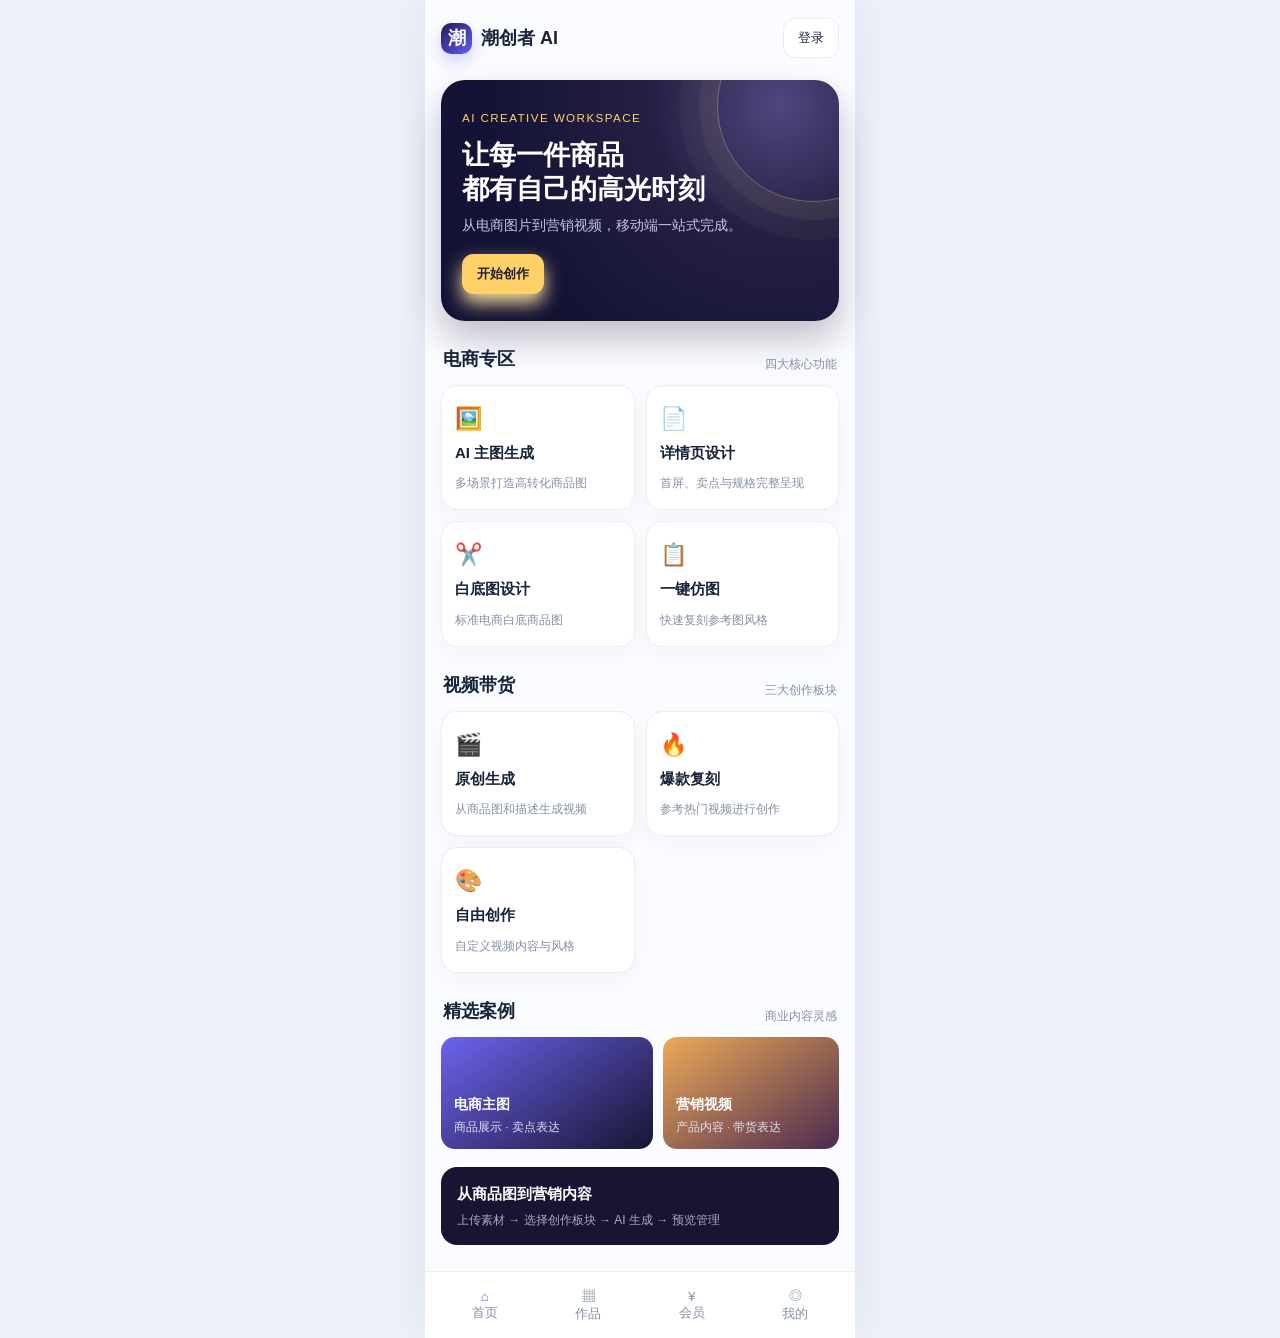
==== commit 4632b0c7: "Separate ecommerce four modules and video three modules" ====
--- a/mobile.html
+++ b/mobile.html
@@ -9,13 +9,13 @@
 </head>
 <body><main class="phone">
 <div class="top"><div class="brand"><span class="mark">潮</span><span>潮创者 AI</span></div><button class="btn" onclick="show('login')">登录</button></div>
-<section id="home" class="screen active"><section class="hero"><small>AI CREATIVE WORKSPACE</small><h1>让每一件商品<br>都有自己的高光时刻</h1><p>从商品图到营销内容，移动端一站式完成。</p><button class="btn primary" onclick="show('choose')">开始创作</button></section><div class="section-head"><h2>创作工作台</h2><span class="muted">选择内容形式</span></div><div class="grid"><div class="card" onclick="show('choose')"><div class="icon">✦</div><strong>图片创作</strong><span>六种原有图片功能</span></div><div class="card" onclick="show('video')"><div class="icon">▷</div><strong>视频创作</strong><span>带货与产品展示视频</span></div><div class="card" onclick="show('works')"><div class="icon">▦</div><strong>作品库</strong><span>统一管理生成内容</span></div><div class="card" onclick="show('wallet')"><div class="icon">¥</div><strong>会员与积分</strong><span>额度和会员权益</span></div></div><div class="section-head"><h2>精选案例</h2><span class="muted">商业内容灵感</span></div><div class="case-grid"><div class="case"><strong>电商主图</strong><small>商品展示 · 卖点表达</small></div><div class="case"><strong>营销视频</strong><small>产品内容 · 带货表达</small></div></div><div class="process"><b>从商品图到营销内容</b><p>上传素材 → 选择创作功能 → AI 生成 → 预览管理</p></div></section>
-<section id="choose" class="screen"><button class="btn back" onclick="show('home')">← 返回首页</button><h1>开始创作</h1><p class="muted">使用原项目的图片与视频创作功能。</p><div class="grid" style="margin-top:22px"><div class="card" onclick="show('image')"><div class="icon">✦</div><strong>图片创作</strong><span>主图、详情图、白底图等</span></div><div class="card" onclick="show('video')"><div class="icon">▷</div><strong>视频创作</strong><span>带货视频与产品展示</span></div></div></section>
-<section id="image" class="screen"><button class="btn back" onclick="show('choose')">← 返回选择</button><h1>图片创作</h1><p class="muted">原项目六种图片功能，选择一个进入工作台。</p><div class="mode-grid"><div class="card mode active"><strong>主图</strong><small>商品核心展示图</small></div><div class="card mode"><strong>详情图</strong><small>卖点拆解与信息展示</small></div><div class="card mode"><strong>白底图</strong><small>标准电商白底商品图</small></div><div class="card mode"><strong>一键仿图</strong><small>参考风格与场景复刻</small></div><div class="card mode"><strong>自由创作</strong><small>按描述生成创意画面</small></div><div class="card mode"><strong>模特换装</strong><small>展示商品上身效果</small></div></div><div class="card" style="margin-top:16px"><div class="field"><label>参考素材</label><div class="upload">＋ 上传商品图<br><small>支持 JPG、PNG</small></div></div><div class="field"><label>商品描述</label><textarea placeholder="描述商品卖点、场景和画面要求"></textarea></div><button class="btn primary" style="width:100%" onclick="show('result')">开始生成</button></div></section>
-<section id="video" class="screen"><button class="btn back" onclick="show('choose')">← 返回选择</button><h1>视频创作</h1><p class="muted">生成商品展示、带货和种草视频。</p><div class="card" style="margin-top:18px"><div class="field"><label>参考素材</label><div class="upload">＋ 上传商品图</div></div><div class="field"><label>视频描述</label><textarea placeholder="描述商品、人物动作、场景和视频内容"></textarea></div><div class="field"><label>画面比例</label><select><option>9:16</option><option>16:9</option><option>1:1</option></select></div><button class="btn primary" style="width:100%" onclick="show('result')">开始生成视频</button></div></section>
+<section id="home" class="screen active"><section class="hero"><small>AI CREATIVE WORKSPACE</small><h1>让每一件商品<br>都有自己的高光时刻</h1><p>从电商图片到营销视频，移动端一站式完成。</p><button class="btn primary" onclick="show('choose')">开始创作</button></section><div class="section-head"><h2>电商专区</h2><span class="muted">四大核心功能</span></div><div class="grid"><div class="card" onclick="show('ecommerce')"><div class="icon">🖼️</div><strong>AI 主图生成</strong><span>多场景打造高转化商品图</span></div><div class="card" onclick="show('ecommerce')"><div class="icon">📄</div><strong>详情页设计</strong><span>首屏、卖点与规格完整呈现</span></div><div class="card" onclick="show('ecommerce')"><div class="icon">✂️</div><strong>白底图设计</strong><span>标准电商白底商品图</span></div><div class="card" onclick="show('ecommerce')"><div class="icon">📋</div><strong>一键仿图</strong><span>快速复刻参考图风格</span></div></div><div class="section-head"><h2>视频带货</h2><span class="muted">三大创作板块</span></div><div class="grid"><div class="card" onclick="show('video')"><div class="icon">🎬</div><strong>原创生成</strong><span>从商品图和描述生成视频</span></div><div class="card" onclick="show('video')"><div class="icon">🔥</div><strong>爆款复刻</strong><span>参考热门视频进行创作</span></div><div class="card" onclick="show('video')"><div class="icon">🎨</div><strong>自由创作</strong><span>自定义视频内容与风格</span></div></div><div class="section-head"><h2>精选案例</h2><span class="muted">商业内容灵感</span></div><div class="case-grid"><div class="case"><strong>电商主图</strong><small>商品展示 · 卖点表达</small></div><div class="case"><strong>营销视频</strong><small>产品内容 · 带货表达</small></div></div><div class="process"><b>从商品图到营销内容</b><p>上传素材 → 选择创作板块 → AI 生成 → 预览管理</p></div></section>
+<section id="choose" class="screen"><button class="btn back" onclick="show('home')">← 返回首页</button><h1>开始创作</h1><p class="muted">先选择一级创作专区。</p><div class="grid" style="margin-top:22px"><div class="card" onclick="show('ecommerce')"><div class="icon">🛍️</div><strong>电商专区</strong><span>主图、详情页、白底图、一键仿图</span></div><div class="card" onclick="show('video')"><div class="icon">🎬</div><strong>视频带货</strong><span>原创生成、爆款复刻、自由创作</span></div></div></section>
+<section id="ecommerce" class="screen"><button class="btn back" onclick="show('choose')">← 返回选择</button><h1>电商专区</h1><p class="muted">四大核心功能，覆盖商品视觉生产。</p><div class="mode-grid"><div class="card mode active"><strong>AI 主图生成</strong><small>多场景打造高转化商品图</small></div><div class="card mode"><strong>详情页设计</strong><small>首屏、卖点与规格完整呈现</small></div><div class="card mode"><strong>白底图设计</strong><small>标准电商白底商品图</small></div><div class="card mode"><strong>一键仿图</strong><small>参考风格与场景复刻</small></div></div><div class="card" style="margin-top:16px"><div class="field"><label>参考素材</label><div class="upload">＋ 上传商品图<br><small>支持 JPG、PNG</small></div></div><div class="field"><label>商品描述</label><textarea placeholder="描述商品卖点、场景和画面要求"></textarea></div><button class="btn primary" style="width:100%" onclick="show('result')">开始生成</button></div></section>
+<section id="video" class="screen"><button class="btn back" onclick="show('choose')">← 返回选择</button><h1>视频带货</h1><p class="muted">三大视频创作板块，覆盖商品内容表达。</p><div class="mode-grid"><div class="card mode active"><strong>原创生成</strong><small>从商品图和描述生成视频</small></div><div class="card mode"><strong>爆款复刻</strong><small>参考热门视频进行创作</small></div><div class="card mode"><strong>自由创作</strong><small>自定义视频内容与风格</small></div></div><div class="card" style="margin-top:16px"><div class="field"><label>参考素材</label><div class="upload">＋ 上传商品图或视频</div></div><div class="field"><label>视频描述</label><textarea placeholder="描述商品、人物动作、场景和视频内容"></textarea></div><div class="field"><label>画面比例</label><select><option>9:16</option><option>16:9</option><option>1:1</option></select></div><button class="btn primary" style="width:100%" onclick="show('result')">开始生成视频</button></div></section>
 <section id="result" class="screen"><button class="btn back" onclick="show('home')">← 返回首页</button><h1>正在创作</h1><p class="muted">内容已进入生成队列，完成后可预览和管理。</p><div class="card" style="margin-top:18px"><strong>生成进度</strong><p class="muted">前端流程演示</p><div style="height:9px;border-radius:99px;background:#edf0f6;overflow:hidden"><i style="display:block;width:68%;height:100%;background:linear-gradient(90deg,#635bff,#ffd166)"></i></div></div></section>
 <section id="works" class="screen"><button class="btn back" onclick="show('home')">← 返回首页</button><h1>作品库</h1><p class="muted">图片和视频作品统一管理。</p><div class="grid" style="margin-top:20px"><div class="card"><div class="icon">▧</div><strong>图片作品</strong><span>主图、详情图等</span></div><div class="card"><div class="icon">▷</div><strong>视频作品</strong><span>带货与展示视频</span></div></div></section>
 <section id="login" class="screen"><button class="btn back" onclick="show('home')">← 返回首页</button><h1>登录潮创者 AI</h1><p class="muted">登录后使用生成、作品和会员服务。</p><div class="card" style="margin-top:18px"><div class="field"><label>手机号或用户名</label><input placeholder="请输入手机号或用户名"></div><div class="field"><label>密码</label><input type="password" placeholder="请输入密码"></div><button class="btn primary" style="width:100%" onclick="show('home')">登录</button><p class="muted" style="text-align:center">首次登录后绑定手机号</p></div></section>
 <section id="wallet" class="screen"><button class="btn back" onclick="show('home')">← 返回首页</button><h1>会员与积分</h1><p class="muted">管理创作额度和会员权益。</p><div class="card balance" style="margin-top:18px"><span>当前积分</span><h2>2,480</h2><span>VIP 会员 · 有效期至 2027-02-28</span></div><div class="grid" style="margin-top:12px"><div class="card"><strong>积分充值</strong><span>选择充值套餐</span></div><div class="card"><strong>会员续费</strong><span>查看会员权益</span></div></div></section>
 <nav class="bottom"><button onclick="show('home')"><b>⌂</b><br>首页</button><button onclick="show('works')">▦<br>作品</button><button onclick="show('wallet')">¥<br>会员</button><button onclick="show('login')">◎<br>我的</button></nav>
-</main><script>function show(id){document.querySelectorAll('.screen').forEach(s=>s.classList.toggle('active',s.id===id));window.scrollTo(0,0)}document.querySelectorAll('.mode').forEach(b=>b.onclick=()=>{document.querySelectorAll('.mode').forEach(x=>x.classList.remove('active'));b.classList.add('active')});</script></body></html>
+</main><script>function show(id){document.querySelectorAll('.screen').forEach(s=>s.classList.toggle('active',s.id===id));window.scrollTo(0,0)}document.querySelectorAll('.mode').forEach(b=>b.onclick=()=>{document.querySelectorAll('.mode').forEach(x=>x.classList.remove('active'));b.classList.add('active')});const initialPage=new URLSearchParams(location.search).get('page');if(['home','choose','image','video','result','works','login','wallet'].includes(initialPage))show(initialPage);</script></body></html>
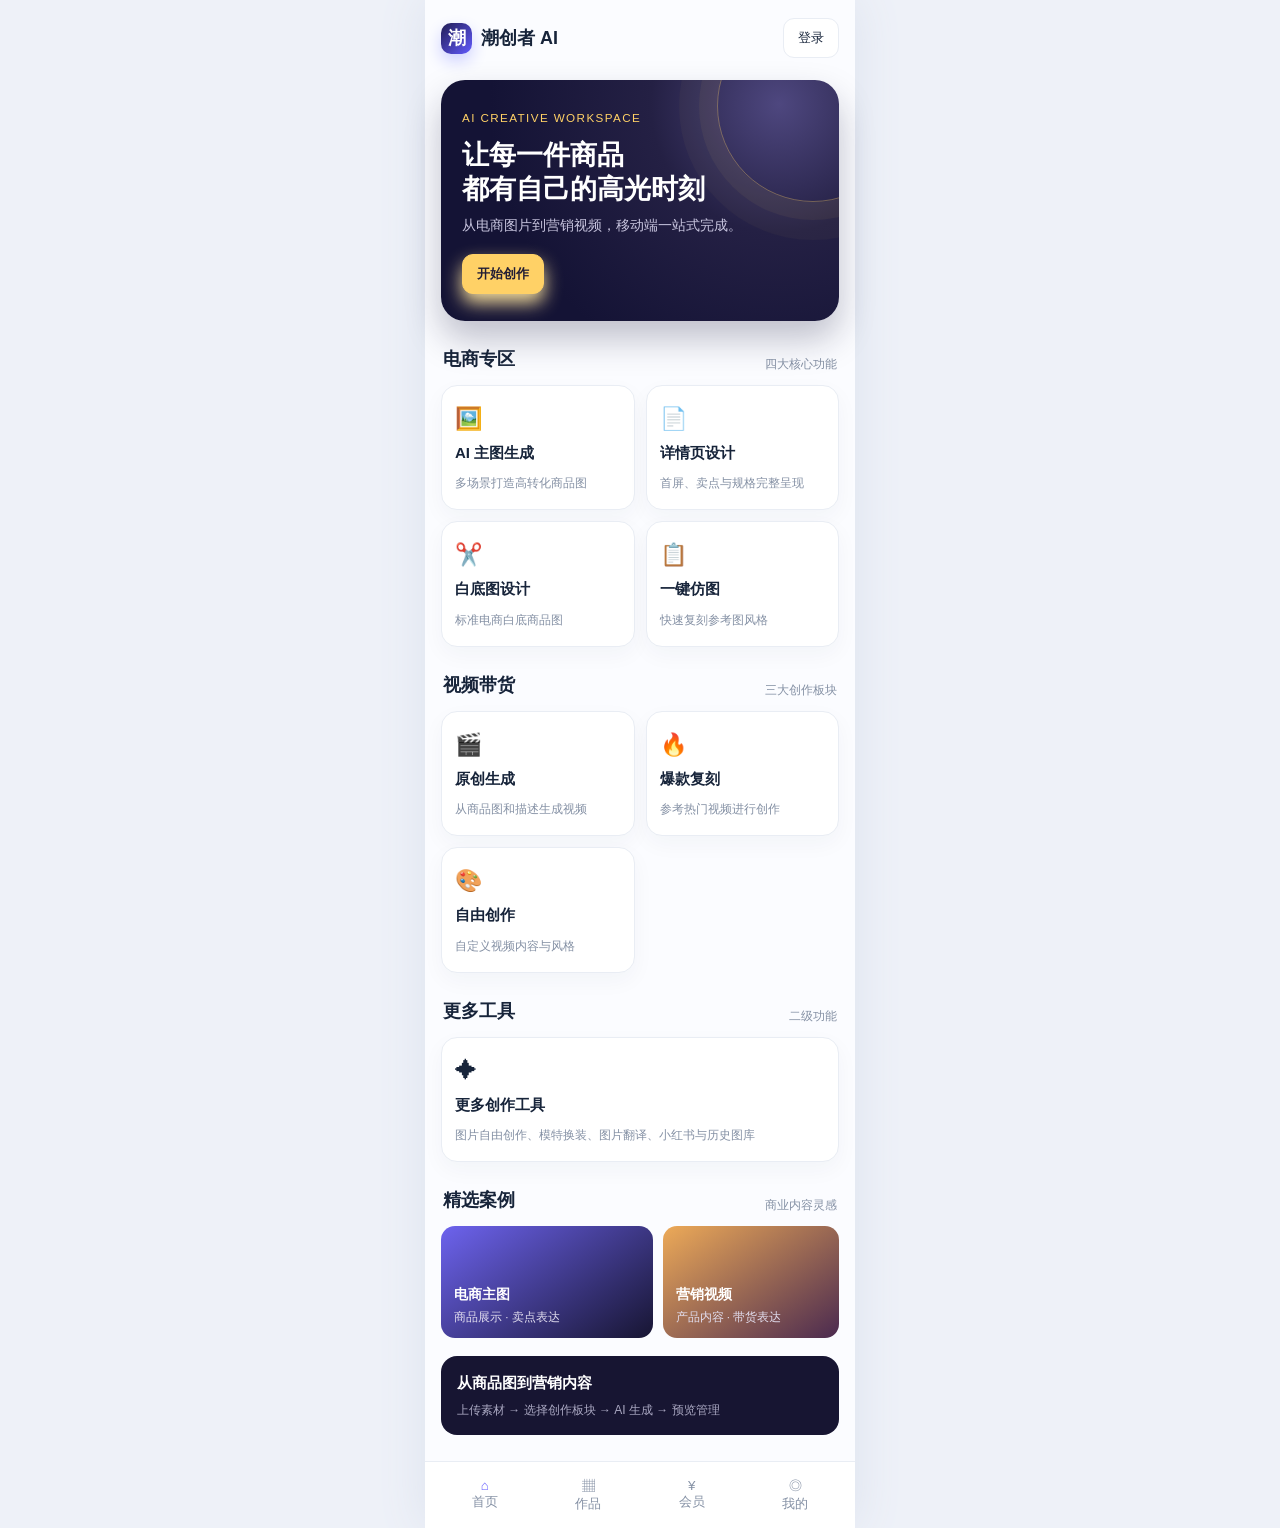
==== commit 42572d43: "Add secondary tools section to H5 preview" ====
--- a/mobile.html
+++ b/mobile.html
@@ -9,13 +9,14 @@
 </head>
 <body><main class="phone">
 <div class="top"><div class="brand"><span class="mark">潮</span><span>潮创者 AI</span></div><button class="btn" onclick="show('login')">登录</button></div>
-<section id="home" class="screen active"><section class="hero"><small>AI CREATIVE WORKSPACE</small><h1>让每一件商品<br>都有自己的高光时刻</h1><p>从电商图片到营销视频，移动端一站式完成。</p><button class="btn primary" onclick="show('choose')">开始创作</button></section><div class="section-head"><h2>电商专区</h2><span class="muted">四大核心功能</span></div><div class="grid"><div class="card" onclick="show('ecommerce')"><div class="icon">🖼️</div><strong>AI 主图生成</strong><span>多场景打造高转化商品图</span></div><div class="card" onclick="show('ecommerce')"><div class="icon">📄</div><strong>详情页设计</strong><span>首屏、卖点与规格完整呈现</span></div><div class="card" onclick="show('ecommerce')"><div class="icon">✂️</div><strong>白底图设计</strong><span>标准电商白底商品图</span></div><div class="card" onclick="show('ecommerce')"><div class="icon">📋</div><strong>一键仿图</strong><span>快速复刻参考图风格</span></div></div><div class="section-head"><h2>视频带货</h2><span class="muted">三大创作板块</span></div><div class="grid"><div class="card" onclick="show('video')"><div class="icon">🎬</div><strong>原创生成</strong><span>从商品图和描述生成视频</span></div><div class="card" onclick="show('video')"><div class="icon">🔥</div><strong>爆款复刻</strong><span>参考热门视频进行创作</span></div><div class="card" onclick="show('video')"><div class="icon">🎨</div><strong>自由创作</strong><span>自定义视频内容与风格</span></div></div><div class="section-head"><h2>精选案例</h2><span class="muted">商业内容灵感</span></div><div class="case-grid"><div class="case"><strong>电商主图</strong><small>商品展示 · 卖点表达</small></div><div class="case"><strong>营销视频</strong><small>产品内容 · 带货表达</small></div></div><div class="process"><b>从商品图到营销内容</b><p>上传素材 → 选择创作板块 → AI 生成 → 预览管理</p></div></section>
+<section id="home" class="screen active"><section class="hero"><small>AI CREATIVE WORKSPACE</small><h1>让每一件商品<br>都有自己的高光时刻</h1><p>从电商图片到营销视频，移动端一站式完成。</p><button class="btn primary" onclick="show('choose')">开始创作</button></section><div class="section-head"><h2>电商专区</h2><span class="muted">四大核心功能</span></div><div class="grid"><div class="card" onclick="show('ecommerce')"><div class="icon">🖼️</div><strong>AI 主图生成</strong><span>多场景打造高转化商品图</span></div><div class="card" onclick="show('ecommerce')"><div class="icon">📄</div><strong>详情页设计</strong><span>首屏、卖点与规格完整呈现</span></div><div class="card" onclick="show('ecommerce')"><div class="icon">✂️</div><strong>白底图设计</strong><span>标准电商白底商品图</span></div><div class="card" onclick="show('ecommerce')"><div class="icon">📋</div><strong>一键仿图</strong><span>快速复刻参考图风格</span></div></div><div class="section-head"><h2>视频带货</h2><span class="muted">三大创作板块</span></div><div class="grid"><div class="card" onclick="show('video')"><div class="icon">🎬</div><strong>原创生成</strong><span>从商品图和描述生成视频</span></div><div class="card" onclick="show('video')"><div class="icon">🔥</div><strong>爆款复刻</strong><span>参考热门视频进行创作</span></div><div class="card" onclick="show('video')"><div class="icon">🎨</div><strong>自由创作</strong><span>自定义视频内容与风格</span></div></div><div class="section-head"><h2>更多工具</h2><span class="muted">二级功能</span></div><div class="card" onclick="show('more')"><div class="icon">✦</div><strong>更多创作工具</strong><span>图片自由创作、模特换装、图片翻译、小红书与历史图库</span></div><div class="section-head"><h2>精选案例</h2><span class="muted">商业内容灵感</span></div><div class="case-grid"><div class="case"><strong>电商主图</strong><small>商品展示 · 卖点表达</small></div><div class="case"><strong>营销视频</strong><small>产品内容 · 带货表达</small></div></div><div class="process"><b>从商品图到营销内容</b><p>上传素材 → 选择创作板块 → AI 生成 → 预览管理</p></div></section>
 <section id="choose" class="screen"><button class="btn back" onclick="show('home')">← 返回首页</button><h1>开始创作</h1><p class="muted">先选择一级创作专区。</p><div class="grid" style="margin-top:22px"><div class="card" onclick="show('ecommerce')"><div class="icon">🛍️</div><strong>电商专区</strong><span>主图、详情页、白底图、一键仿图</span></div><div class="card" onclick="show('video')"><div class="icon">🎬</div><strong>视频带货</strong><span>原创生成、爆款复刻、自由创作</span></div></div></section>
 <section id="ecommerce" class="screen"><button class="btn back" onclick="show('choose')">← 返回选择</button><h1>电商专区</h1><p class="muted">四大核心功能，覆盖商品视觉生产。</p><div class="mode-grid"><div class="card mode active"><strong>AI 主图生成</strong><small>多场景打造高转化商品图</small></div><div class="card mode"><strong>详情页设计</strong><small>首屏、卖点与规格完整呈现</small></div><div class="card mode"><strong>白底图设计</strong><small>标准电商白底商品图</small></div><div class="card mode"><strong>一键仿图</strong><small>参考风格与场景复刻</small></div></div><div class="card" style="margin-top:16px"><div class="field"><label>参考素材</label><div class="upload">＋ 上传商品图<br><small>支持 JPG、PNG</small></div></div><div class="field"><label>商品描述</label><textarea placeholder="描述商品卖点、场景和画面要求"></textarea></div><button class="btn primary" style="width:100%" onclick="show('result')">开始生成</button></div></section>
 <section id="video" class="screen"><button class="btn back" onclick="show('choose')">← 返回选择</button><h1>视频带货</h1><p class="muted">三大视频创作板块，覆盖商品内容表达。</p><div class="mode-grid"><div class="card mode active"><strong>原创生成</strong><small>从商品图和描述生成视频</small></div><div class="card mode"><strong>爆款复刻</strong><small>参考热门视频进行创作</small></div><div class="card mode"><strong>自由创作</strong><small>自定义视频内容与风格</small></div></div><div class="card" style="margin-top:16px"><div class="field"><label>参考素材</label><div class="upload">＋ 上传商品图或视频</div></div><div class="field"><label>视频描述</label><textarea placeholder="描述商品、人物动作、场景和视频内容"></textarea></div><div class="field"><label>画面比例</label><select><option>9:16</option><option>16:9</option><option>1:1</option></select></div><button class="btn primary" style="width:100%" onclick="show('result')">开始生成视频</button></div></section>
+<section id="more" class="screen"><button class="btn back" onclick="show('home')">← 返回首页</button><h1>更多工具</h1><p class="muted">原有能力作为二级工具收纳，不与一级专区重复。</p><div class="grid" style="margin-top:20px"><div class="card"><strong>图片自由创作</strong><span>按描述生成创意画面</span></div><div class="card"><strong>模特换装</strong><span>展示商品上身效果</span></div><div class="card"><strong>图片翻译</strong><span>适配跨境电商内容</span></div><div class="card"><strong>小红书内容</strong><span>生成种草文案与配图</span></div><div class="card"><strong>历史图库</strong><span>管理全部生成记录</span></div></div></section>
 <section id="result" class="screen"><button class="btn back" onclick="show('home')">← 返回首页</button><h1>正在创作</h1><p class="muted">内容已进入生成队列，完成后可预览和管理。</p><div class="card" style="margin-top:18px"><strong>生成进度</strong><p class="muted">前端流程演示</p><div style="height:9px;border-radius:99px;background:#edf0f6;overflow:hidden"><i style="display:block;width:68%;height:100%;background:linear-gradient(90deg,#635bff,#ffd166)"></i></div></div></section>
 <section id="works" class="screen"><button class="btn back" onclick="show('home')">← 返回首页</button><h1>作品库</h1><p class="muted">图片和视频作品统一管理。</p><div class="grid" style="margin-top:20px"><div class="card"><div class="icon">▧</div><strong>图片作品</strong><span>主图、详情图等</span></div><div class="card"><div class="icon">▷</div><strong>视频作品</strong><span>带货与展示视频</span></div></div></section>
 <section id="login" class="screen"><button class="btn back" onclick="show('home')">← 返回首页</button><h1>登录潮创者 AI</h1><p class="muted">登录后使用生成、作品和会员服务。</p><div class="card" style="margin-top:18px"><div class="field"><label>手机号或用户名</label><input placeholder="请输入手机号或用户名"></div><div class="field"><label>密码</label><input type="password" placeholder="请输入密码"></div><button class="btn primary" style="width:100%" onclick="show('home')">登录</button><p class="muted" style="text-align:center">首次登录后绑定手机号</p></div></section>
 <section id="wallet" class="screen"><button class="btn back" onclick="show('home')">← 返回首页</button><h1>会员与积分</h1><p class="muted">管理创作额度和会员权益。</p><div class="card balance" style="margin-top:18px"><span>当前积分</span><h2>2,480</h2><span>VIP 会员 · 有效期至 2027-02-28</span></div><div class="grid" style="margin-top:12px"><div class="card"><strong>积分充值</strong><span>选择充值套餐</span></div><div class="card"><strong>会员续费</strong><span>查看会员权益</span></div></div></section>
 <nav class="bottom"><button onclick="show('home')"><b>⌂</b><br>首页</button><button onclick="show('works')">▦<br>作品</button><button onclick="show('wallet')">¥<br>会员</button><button onclick="show('login')">◎<br>我的</button></nav>
-</main><script>function show(id){document.querySelectorAll('.screen').forEach(s=>s.classList.toggle('active',s.id===id));window.scrollTo(0,0)}document.querySelectorAll('.mode').forEach(b=>b.onclick=()=>{document.querySelectorAll('.mode').forEach(x=>x.classList.remove('active'));b.classList.add('active')});const initialPage=new URLSearchParams(location.search).get('page');if(['home','choose','image','video','result','works','login','wallet'].includes(initialPage))show(initialPage);</script></body></html>
+</main><script>function show(id){document.querySelectorAll('.screen').forEach(s=>s.classList.toggle('active',s.id===id));window.scrollTo(0,0)}document.querySelectorAll('.mode').forEach(b=>b.onclick=()=>{document.querySelectorAll('.mode').forEach(x=>x.classList.remove('active'));b.classList.add('active')});const initialPage=new URLSearchParams(location.search).get('page');if(['home','choose','ecommerce','video','result','works','login','wallet','more'].includes(initialPage))show(initialPage);</script></body></html>
